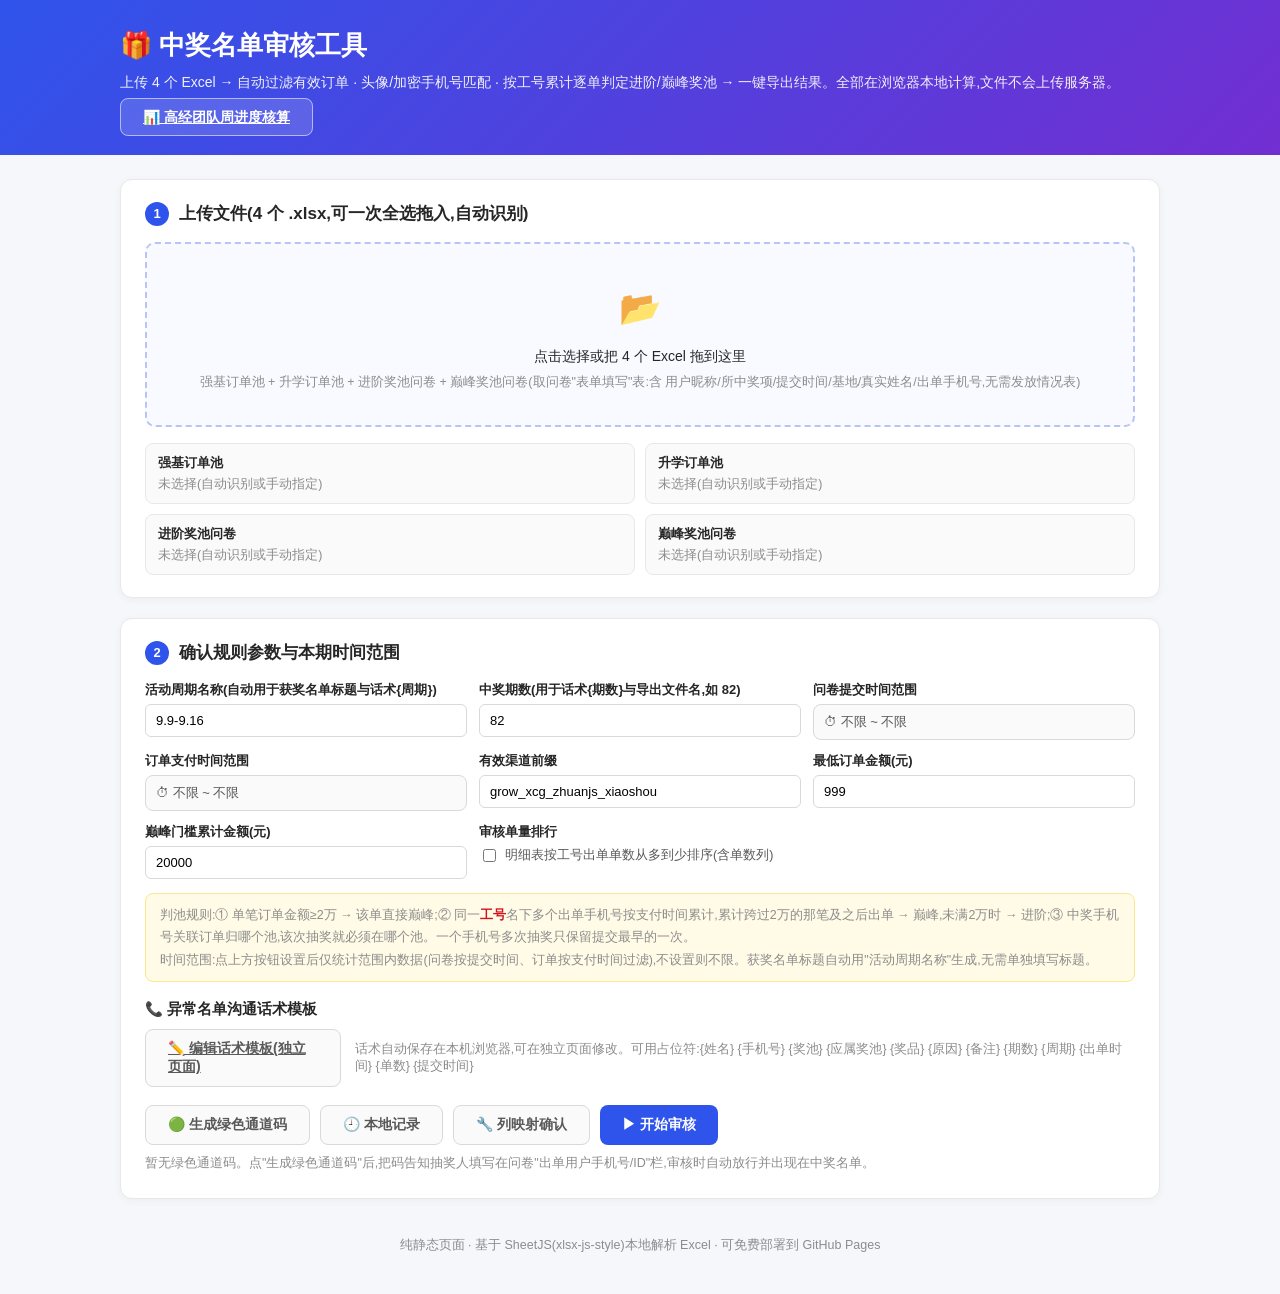
==== index.html @ e832408f "沿用上次记录时,已人工处理过的行底色由淡橙改为淡紫(#eee1fa),提示条改紫色系(背景#f6f0ff/边框#d9c4f2/文字#6b3fa0),确认弹窗与日志文案同步改为淡紫色" ====
<!DOCTYPE html>
<html lang="zh-CN">
<head>
<meta charset="UTF-8">
<meta name="viewport" content="width=device-width, initial-scale=1.0">
<title>中奖名单审核工具 · 进阶/巅峰奖池(9.9-9.16)</title>
<link rel="stylesheet" href="assets/style.css">
</head>
<body>
<header class="topbar">
  <div class="wrap">
    <h1>🎁 中奖名单审核工具</h1>
    <p class="sub">上传 4 个 Excel → 自动过滤有效订单 · 头像/加密手机号匹配 · 按工号累计逐单判定进阶/巅峰奖池 → 一键导出结果。全部在浏览器本地计算,文件不会上传服务器。</p>
    <div class="top-goto"><a class="btn plain" href="team-progress.html">📊 高经团队周进度核算</a></div>
  </div>
</header>

<main class="wrap">

  <!-- 第 1 步:上传 -->
  <section class="card-panel">
    <h2><span class="step">1</span> 上传文件(4 个 .xlsx,可一次全选拖入,自动识别)</h2>
    <div id="dropzone" class="dropzone">
      <div class="dz-icon">📂</div>
      <div>点击选择或把 4 个 Excel 拖到这里</div>
      <div class="muted">强基订单池 + 升学订单池 + 进阶奖池问卷 + 巅峰奖池问卷(取问卷"表单填写"表:含 用户昵称/所中奖项/提交时间/基地/真实姓名/出单手机号,无需发放情况表)</div>
      <input type="file" id="fileInput" accept=".xlsx,.xls" multiple style="display:none">
    </div>
    <div id="slots" class="slots"></div>
  </section>

  <!-- 第 2 步:参数 -->
  <section class="card-panel">
    <h2><span class="step">2</span> 确认规则参数与本期时间范围</h2>
    <div class="params">
      <label>活动周期名称(自动用于获奖名单标题与话术{周期})
        <input id="period" type="text" value="9.9-9.16">
      </label>
      <label>中奖期数(用于话术{期数}与导出文件名,如 82)
        <input id="qishu" type="text" value="82">
      </label>
      <label>问卷提交时间范围
        <button type="button" class="btn plain time-btn" id="btnTimeForm">⏱ 不限 ~ 不限</button>
      </label>
      <label>订单支付时间范围
        <button type="button" class="btn plain time-btn" id="btnTimeOrder">⏱ 不限 ~ 不限</button>
      </label>
      <label>有效渠道前缀
        <input id="prefix" type="text" value="grow_xcg_zhuanjs_xiaoshou">
      </label>
      <label>最低订单金额(元)
        <input id="minAmount" type="number" value="999">
      </label>
      <label>巅峰门槛累计金额(元)
        <input id="threshold" type="number" value="20000">
      </label>
      <label>审核单量排行
        <span class="chk-line"><input id="rankByCount" type="checkbox"> 明细表按工号出单单数从多到少排序(含单数列)</span>
      </label>
    </div>
    <div class="rules muted">
      判池规则:① 单笔订单金额≥2万 → 该单直接巅峰;② 同一<b>工号</b>名下多个出单手机号按支付时间累计,累计跨过2万的那笔及之后出单 → 巅峰,未满2万时 → 进阶;③ 中奖手机号关联订单归哪个池,该次抽奖就必须在哪个池。一个手机号多次抽奖只保留提交最早的一次。<br>
      时间范围:点上方按钮设置后仅统计范围内数据(问卷按提交时间、订单按支付时间过滤),不设置则不限。获奖名单标题自动用"活动周期名称"生成,无需单独填写标题。
    </div>

    <h3 class="tpl-title">📞 异常名单沟通话术模板</h3>
    <div class="tpl-actions">
      <a class="btn plain" href="templates.html">✏️ 编辑话术模板(独立页面)</a>
      <span class="muted">话术自动保存在本机浏览器,可在独立页面修改。可用占位符:{姓名} {手机号} {奖池} {应属奖池} {奖品} {原因} {备注} {期数} {周期} {出单时间} {单数} {提交时间}</span>
    </div>

    <div class="run-row">
      <button id="btnGenGreen" class="btn plain">🟢 生成绿色通道码</button>
      <button id="btnHistory" class="btn plain">🕘 本地记录</button>
      <button id="btnColMap" class="btn plain">🔧 列映射确认</button>
      <button id="btnRun" class="btn primary">▶ 开始审核</button>
    </div>
    <div id="greenCodesBox" class="green-codes"></div>
    <div id="log" class="log"></div>
  </section>

  <!-- 结果 -->
  <section id="results" class="card-panel" style="display:none">
    <h2><span class="step">3</span> 审核结果与导出</h2>
    <div id="stats" class="stats"></div>
    <div id="contTip" class="cont-tip" style="display:none"></div>
    <button id="btnDownload" class="btn gold">⬇ 导出(选择导出内容)</button>
    <p class="muted">可选:第N期有效订单池.xlsx(强基+升学两个子表)、第N期中奖名单审核结果.xlsx(获奖名单图片格式 / 中奖明细（奖品底表）/ 宠粉数据总结 / 异常名单沟通话术 / 单量审核名单 5 个子表)</p>

    <div class="tabs">
      <button class="tab active" data-tab="t-image">🏆 获奖名单(图片格式预览)</button>
      <button class="tab" data-tab="t-detail">📋 中奖人员明细表</button>
      <button class="tab" data-tab="t-invalid">❌ 无效名单</button>
      <button class="tab" data-tab="t-comm">📞 异常名单沟通话术</button>
      <button class="tab" data-tab="t-history">🕘 历史记录</button>
    </div>
    <div id="t-image" class="tabpane active"><div id="previewImage" class="preview"></div></div>
    <div id="t-detail" class="tabpane">
      <div class="toolbar"><input id="searchDetail" class="search" type="text" placeholder="🔍 查找 姓名/手机号/工号/奖品/金额…">
        <span class="muted">点击 基地/姓名/工号/出单手机号/奖品 单元格可直接修改;❌ fail 把该行退回无效名单 · 拖动表头右边缘可调列宽(双击恢复)</span></div>
      <div id="previewDetail" class="preview scroll"></div>
    </div>
    <div id="t-invalid" class="tabpane">
      <div class="toolbar"><input id="searchInvalid" class="search" type="text" placeholder="🔍 查找 姓名/手机号/奖品/原因…">
        <span class="muted">✅ 通过 直接转入中奖名单 · 🕓 待审核 再点一次取消 · ✏️ 修改 后重新匹配 · 点击"无效原因"可直接改写 · 下方「重复剔除」同样可通过 · 拖动表头右边缘可调列宽</span></div>
      <div id="previewInvalid" class="preview scroll"></div>
    </div>
    <div id="t-comm" class="tabpane">
      <div class="toolbar"><input id="searchComm" class="search" type="text" placeholder="🔍 查找 姓名/手机号/工号/奖品/异常原因/话术…">
        <span class="muted">点击 基地/姓名/工号/手机号/异常原因/处理话术/报备审核 单元格可直接修改(改后导出同步) · 拖动表头右边缘可调列宽</span></div>
      <div id="previewComm" class="preview scroll"></div>
    </div>
    <div id="t-history" class="tabpane">
      <div class="toolbar"><button id="btnSaveHistory" class="btn plain">💾 保存当前审核结果</button>
        <span class="muted">每次点「开始审核」也会自动存档一条(存本机浏览器,不清除站点数据则一直保留)</span></div>
      <div id="historyList"></div>
    </div>
  </section>

  <footer class="foot muted">
    纯静态页面 · 基于 SheetJS(xlsx-js-style)本地解析 Excel · 可免费部署到 GitHub Pages
  </footer>
</main>

<!-- 统计数字详情弹窗 -->
<div id="detailModal" class="modal-mask" style="display:none">
  <div class="modal-box">
    <div class="modal-head">
      <span id="modalTitle"></span>
      <button type="button" id="modalClose" class="modal-close">✕</button>
    </div>
    <div class="modal-body" id="modalBody"></div>
  </div>
</div>

<!-- 列映射确认弹窗 -->
<div id="colMapModal" class="modal-mask" style="display:none">
  <div class="modal-box">
    <div class="modal-head">
      <span>🔧 列映射确认(自动识别结果,可手动指定)</span>
      <button type="button" id="cmCancel" class="modal-close">✕</button>
    </div>
    <div class="modal-body" id="cmBody"></div>
    <div class="cm-foot">
      <span class="muted">手动指定的列会记住,下次自动复用;「恢复自动识别」可清除。</span>
      <button type="button" class="btn plain" id="cmReset">↺ 恢复自动识别</button>
      <button type="button" class="btn primary" id="cmConfirm">✓ 确认并开始审核</button>
    </div>
  </div>
</div>

<!-- 导出选择弹窗 -->
<div id="exportModal" class="modal-mask" style="display:none">
  <div class="modal-box modal-narrow">
    <div class="modal-head">
      <span>选择导出内容</span>
      <button type="button" id="exportClose" class="modal-close">✕</button>
    </div>
    <div class="modal-body">
      <div class="exp-list">
        <label><input type="checkbox" class="exp-item" value="pools" checked> <span id="expPoolsLabel">第N期有效订单池.xlsx(强基+升学两个子表)</span></label>
        <label><input type="checkbox" class="exp-item" value="audit" checked> <span id="expAuditLabel">第N期中奖名单审核结果.xlsx(4 个子表)</span></label>
      </div>
      <div class="exp-actions">
        <button class="btn plain" id="expAll">全选</button>
        <button class="btn plain" id="expNone">清空</button>
        <button class="btn primary" id="expConfirm">导出所选</button>
      </div>
    </div>
  </div>
</div>

<!-- 无效名单修改弹窗 -->
<div id="editModal" class="modal-mask" style="display:none">
  <div class="modal-box modal-narrow">
    <div class="modal-head">
      <span>✏️ 修改信息并重新匹配</span>
      <button type="button" id="editCancel" class="modal-close">✕</button>
    </div>
    <div class="modal-body">
      <p id="editInfo" class="muted"></p>
      <div class="edit-fields">
        <label>真实姓名<input id="editName" type="text"></label>
        <label>出单手机号<input id="editPhone" type="text" placeholder="11 位手机号,修改后重新匹配订单"></label>
        <label>基地<input id="editBase" type="text"></label>
      </div>
      <div class="exp-actions"><button class="btn primary" id="editSave">保存并重新匹配</button></div>
    </div>
  </div>
</div>

<!-- 问卷提交时间范围弹窗 -->
<div id="timeFormModal" class="modal-mask" style="display:none">
  <div class="modal-box modal-narrow">
    <div class="modal-head">
      <span>⏱ 问卷提交时间范围</span>
      <button type="button" id="timeFormClose" class="modal-close">✕</button>
    </div>
    <div class="modal-body">
      <div class="edit-fields">
        <label>开始时间(留空不限制)<input id="formStart" type="datetime-local"></label>
        <label>结束时间(留空不限制)<input id="formEnd" type="datetime-local"></label>
      </div>
      <div class="exp-actions">
        <button class="btn plain" id="timeFormClear">清除</button>
        <button class="btn primary" id="timeFormSave">确定</button>
      </div>
    </div>
  </div>
</div>

<!-- 订单支付时间范围弹窗 -->
<div id="timeOrderModal" class="modal-mask" style="display:none">
  <div class="modal-box modal-narrow">
    <div class="modal-head">
      <span>⏱ 订单支付时间范围</span>
      <button type="button" id="timeOrderClose" class="modal-close">✕</button>
    </div>
    <div class="modal-body">
      <div class="edit-fields">
        <label>开始时间(留空不限制)<input id="orderStart" type="datetime-local"></label>
        <label>结束时间(留空不限制)<input id="orderEnd" type="datetime-local"></label>
      </div>
      <div class="exp-actions">
        <button class="btn plain" id="timeOrderClear">清除</button>
        <button class="btn primary" id="timeOrderSave">确定</button>
      </div>
    </div>
  </div>
</div>

<!-- 与上次同一组文件:是否沿用上次记录 -->
<div id="continueModal" class="modal-mask" style="display:none">
  <div class="modal-box small">
    <div class="modal-head">
      <span>检测到与上次相同的文件</span>
      <button type="button" id="contClose" class="modal-close">✕</button>
    </div>
    <div class="modal-body">
      <p>上次保存：<b id="contPrevInfo"></b></p>
      <p>本次上传的是同一组文件，是否<b>在上次已保存的记录基础上继续</b>？</p>
      <ul class="cont-list">
        <li>保留上次的人工处理结果（✅ 通过 / ❌ fail 退回 / 🕓 待审核 / 话术表修改）</li>
        <li>上次已人工处理过的记录会用 <b class="cont-orange">淡紫色</b> 标出，本次新增的记录保持原色</li>
      </ul>
      <p class="muted">选择「否，全部重新审核」则不沿用上次的人工处理，全部按原始数据重新判定。</p>
    </div>
    <div class="modal-foot">
      <button type="button" id="contNo" class="btn plain">否，全部重新审核</button>
      <button type="button" id="contYes" class="btn primary">是，在上次基础上继续</button>
    </div>
  </div>
</div>

<script src="assets/xlsx.bundle.js"></script>
<script src="assets/audit-core.js"></script>
<script src="assets/templates-core.js"></script>
<script src="assets/app.js"></script>
<script>
document.querySelectorAll('.tab').forEach(function (t) {
  t.addEventListener('click', function () {
    document.querySelectorAll('.tab').forEach(function (x) { x.classList.remove('active'); });
    document.querySelectorAll('.tabpane').forEach(function (x) { x.classList.remove('active'); });
    t.classList.add('active');
    var pane = document.getElementById(t.dataset.tab);
    if (pane) {
      pane.classList.add('active');
      // 切到该 Tab 后再套用记忆的列宽(隐藏时量不到宽度,不能提前冻结)
      if (window.App && App.enhanceGrids) App.enhanceGrids(pane);
    }
  });
});
</script>
</body>
</html>
---- assets/style.css ----
:root {
  --blue: #2f54eb;
  --gold: #d48806;
  --red: #cf1322;
  --green: #389e0d;
  --gray: #8c8c8c;
  --pink-title: #f8cbad;
  --pink-head: #fce4d6;
  --border: #e8e8e8;
}
* { box-sizing: border-box; }
body {
  margin: 0;
  font-family: "Microsoft YaHei", "PingFang SC", -apple-system, "Segoe UI", sans-serif;
  background: #f5f7fb;
  color: #262626;
  font-size: 14px;
}
.wrap { max-width: 1080px; margin: 0 auto; padding: 0 20px; }
.topbar {
  background: linear-gradient(135deg, #2f54eb 0%, #722ed1 100%);
  color: #fff;
  padding: 28px 0;
  margin-bottom: 24px;
}
.topbar h1 { margin: 0 0 8px; font-size: 26px; }
.sub { margin: 0; opacity: .92; line-height: 1.7; }
.muted { color: #8c8c8c; font-size: 12.5px; }

/* 顶部页面跳转按钮 */
.top-goto { margin-top: 14px; }
.topbar .btn.plain { background: rgba(255,255,255,.14); color: #fff; border-color: rgba(255,255,255,.55); }
.topbar .btn.plain:hover { background: rgba(255,255,255,.3); }

.card-panel {
  background: #fff;
  border: 1px solid var(--border);
  border-radius: 12px;
  padding: 22px 24px;
  margin-bottom: 20px;
  box-shadow: 0 2px 8px rgba(0,0,0,.04);
}
.card-panel h2 { font-size: 17px; margin: 0 0 16px; display: flex; align-items: center; gap: 10px; }
.step {
  display: inline-flex; align-items: center; justify-content: center;
  width: 24px; height: 24px; border-radius: 50%;
  background: var(--blue); color: #fff; font-size: 13px;
}

.dropzone {
  border: 2px dashed #b7c4f5;
  border-radius: 10px;
  background: #f8faff;
  padding: 30px;
  text-align: center;
  cursor: pointer;
  transition: .15s;
  line-height: 2;
}
.dropzone:hover, .dropzone.drag { border-color: var(--blue); background: #eef3ff; }
.dz-icon { font-size: 34px; }

.slots { display: grid; grid-template-columns: 1fr 1fr; gap: 10px; margin-top: 16px; }
.slot {
  border: 1px solid var(--border);
  border-radius: 8px;
  padding: 10px 12px;
  background: #fafafa;
}
.slot.ok { background: #f6ffed; border-color: #b7eb8f; }
.slot-label { font-weight: bold; font-size: 13px; margin-bottom: 4px; }
.slot-file { font-size: 12.5px; word-break: break-all; }
.slot select { margin-top: 6px; width: 100%; max-width: 200px; font-size: 12px; }

.params { display: grid; grid-template-columns: repeat(auto-fit, minmax(240px, 1fr)); gap: 12px; margin-bottom: 14px; }
.params label { display: flex; flex-direction: column; gap: 5px; font-size: 13px; font-weight: bold; }
.params input { padding: 8px 10px; border: 1px solid #d9d9d9; border-radius: 6px; font-size: 13px; }
.rules { background: #fffbe6; border: 1px solid #ffe58f; border-radius: 8px; padding: 10px 14px; line-height: 1.8; margin-bottom: 16px; }
.rules b { color: var(--red); }

/* 异常话术模板 */
.tpl-title { font-size: 14.5px; margin: 18px 0 10px; }
.tpl-list { display: flex; flex-direction: column; gap: 8px; margin-bottom: 10px; }
.tpl-row { display: flex; align-items: flex-start; gap: 10px; }
.tpl-row .tpl-name {
  flex: 0 0 150px; padding: 8px 10px; font-weight: bold; font-size: 13px;
  border: 1px solid #d9d9d9; border-radius: 6px; background: #fafafa;
  word-break: break-all; line-height: 1.4;
}
.tpl-row textarea {
  flex: 1; resize: vertical; padding: 8px 10px; border: 1px solid #d9d9d9;
  border-radius: 6px; font-size: 13px; font-family: inherit; line-height: 1.6;
}
.tpl-row .tpl-del {
  flex: 0 0 30px; height: 30px; border: 1px solid #ffa39e; border-radius: 6px;
  background: #fff1f0; color: #cf1322; cursor: pointer; font-weight: bold;
}
.tpl-actions { display: flex; align-items: center; gap: 14px; margin-bottom: 18px; }
.btn.plain {
  background: #fafafa; color: #595959; border: 1px solid #d9d9d9;
}
.btn.plain:hover { background: #f0f0f0; }

.btn {
  border: none; border-radius: 8px; padding: 10px 22px; font-size: 14px;
  cursor: pointer; font-weight: bold; transition: .15s;
}
.btn.primary { background: var(--blue); color: #fff; }
.btn.primary:hover { background: #1d39c4; }
.btn.gold { background: linear-gradient(135deg, #faad14, #d48806); color: #fff; margin: 14px 0 8px; }
.btn.gold:hover { filter: brightness(1.05); }

.log {
  margin-top: 14px; background: #1e1e2e; color: #d9f2d9; border-radius: 8px;
  padding: 10px 14px; font-family: Consolas, monospace; font-size: 12px;
  max-height: 160px; overflow-y: auto; line-height: 1.8;
}
.log:empty { display: none; }
.log .err { color: #ff9c9c; }
.log .ok { color: #95de64; }

.stats { display: flex; flex-wrap: wrap; gap: 12px; margin-bottom: 6px; }
.card {
  flex: 1 1 130px; min-width: 130px;
  border: 1px solid var(--border); border-radius: 10px;
  padding: 14px; text-align: center; background: #fafafa;
}
.card.clickable { cursor: pointer; transition: .15s; }
.card.clickable:hover { border-color: var(--blue); box-shadow: 0 2px 10px rgba(47,84,235,.18); transform: translateY(-2px); }
.card-n { font-size: 30px; font-weight: bold; line-height: 1.2; }
.card-t { color: #595959; font-size: 13px; margin-top: 4px; }

/* 统计数字详情弹窗 */
.modal-mask {
  position: fixed; inset: 0; background: rgba(0,0,0,.45);
  display: flex; align-items: flex-start; justify-content: center;
  z-index: 1000; padding: 5vh 20px 20px;
}
.modal-box {
  background: #fff; border-radius: 12px; width: min(1180px, 96vw);
  max-height: 90vh; display: flex; flex-direction: column;
  box-shadow: 0 10px 40px rgba(0,0,0,.25); overflow: hidden;
}
.modal-head {
  display: flex; justify-content: space-between; align-items: center;
  padding: 14px 18px; border-bottom: 1px solid var(--border);
  font-size: 15px; font-weight: bold;
}
.modal-close {
  border: none; background: #fafafa; color: #595959; cursor: pointer;
  font-size: 15px; width: 30px; height: 30px; border-radius: 6px; font-weight: bold;
}
.modal-close:hover { background: #fff1f0; color: var(--red); }
.modal-body { overflow: auto; padding: 14px 18px; }

.tabs { display: flex; gap: 8px; border-bottom: 2px solid var(--border); margin: 22px 0 0; }
.tab {
  border: none; background: none; padding: 10px 18px; cursor: pointer;
  font-size: 14px; color: #595959; border-bottom: 2px solid transparent; margin-bottom: -2px;
}
.tab.active { color: var(--blue); border-bottom-color: var(--blue); font-weight: bold; }
.tabpane { display: none; padding-top: 16px; }
.tabpane.active { display: block; }
.preview.scroll { max-height: 620px; overflow: auto; border: 1px solid var(--border); border-radius: 8px; }

/* 图片格式表格 */
.winner-table { border-collapse: collapse; margin: 0 auto 26px; width: 560px; table-layout: fixed; }
.winner-table th, .winner-table td {
  border: 1px solid #7f7f7f; padding: 6px 10px; text-align: center; vertical-align: middle;
  word-break: break-all; line-height: 1.5;
}
.winner-table .title-row {
  background: var(--pink-title); font-size: 15px; padding: 8px; letter-spacing: 1px;
}
.winner-table .h-pink { background: var(--pink-head); width: 90px; }
.winner-table .lv, .winner-table .pz { background: #fafafa; }
.winner-table td:nth-child(3), .winner-table td:nth-child(4),
.winner-table th:nth-child(3), .winner-table th:nth-child(4) { width: 90px; }
#previewImage { overflow-x: auto; padding: 6px; }

/* 普通网格表 */
.grid { border-collapse: collapse; width: 100%; font-size: 12.5px; }
.grid th, .grid td { border: 1px solid #d9d9d9; padding: 5px 8px; text-align: center; vertical-align: middle; }
.grid th { background: #f0f3fb; position: sticky; top: 0; z-index: 1; white-space: nowrap; }
.grid td.reason { color: var(--red); text-align: left; }
.grid tr:nth-child(even) td { background: #fafbfd; }

.foot { text-align: center; padding: 18px 0 40px; }

/* 查找/工具栏/导出与操作弹窗/历史记录 */
.toolbar { display: flex; align-items: center; gap: 10px; flex-wrap: wrap; margin-bottom: 8px; }
.search { padding: 7px 10px; border: 1px solid #d9d9d9; border-radius: 6px; width: 280px; max-width: 100%; font-size: 13px; }
.search:focus { outline: none; border-color: var(--blue); }
.search-count { margin: 2px 0 8px; }
mark { background: #ffe58f; padding: 0 1px; border-radius: 2px; }
.chk-line { font-weight: normal; display: flex; align-items: center; gap: 6px; font-size: 12.5px; color: #595959; }
.params .time-btn {
  padding: 8px 10px; font-weight: normal; font-size: 13px; text-align: left;
  max-width: 380px; display: block; justify-content: flex-start;
}
.params .time-btn.set { border-color: var(--blue); color: var(--blue); background: #f0f5ff; }
.btn-min { padding: 2px 8px; font-size: 12px; border-radius: 6px; }
.grid td.ops { white-space: nowrap; }

/* 上次已人工处理过的行(沿用上次记录时)淡紫色;后续规则不可覆盖 */
.grid tr.carry-row td, .grid tr.dup-row.carry-row td { background: #eee1fa !important; }
/* 沿用上次记录的提示条 */
.cont-tip {
  background: #f6f0ff; border: 1px solid #d9c4f2; color: #6b3fa0;
  border-radius: 8px; padding: 9px 12px; font-size: 13px; margin: 6px 0 12px;
}
/* 继续/重审确认弹窗 */
.modal-box.small { max-width: 520px; }
.cont-list { margin: 8px 0 8px 18px; font-size: 13px; line-height: 1.9; }
.cont-orange { color: #7b3fa0; }
.modal-foot {
  display: flex; justify-content: flex-end; gap: 10px;
  padding: 12px 18px; border-top: 1px solid var(--border); background: #fafafa;
}
.modal-foot .btn { padding: 8px 16px; font-size: 13px; }

/* 无效名单:操作按钮竖排 + 奖品列宽约原来 3 倍(避免奖品名竖排) */
.invalid-grid th:nth-child(8), .invalid-grid td:nth-child(8) { min-width: 180px; }
.ops-stack { display: flex; flex-direction: column; gap: 5px; align-items: stretch; }
.ops-stack .btn { width: 100%; }
/* 列宽拖拽把手(每列表头右边缘) */
.col-resizer {
  position: absolute; top: 0; right: -5px; width: 10px; height: 100%;
  cursor: col-resize; z-index: 4;
}
.col-resizer::after {
  content: ''; position: absolute; left: 4px; top: 15%; height: 70%;
  width: 1px; background: #c3cee5;
}
.col-resizer:hover::after, .col-resizer.dragging::after {
  background: var(--blue); width: 2px; left: 3px;
}
body.resizing-cols, body.resizing-cols * {
  cursor: col-resize !important; user-select: none !important;
}
.green-tag { color: var(--green); font-weight: bold; }
.modal-narrow { width: min(560px, 94vw); }
.exp-list { display: flex; flex-direction: column; gap: 10px; margin-bottom: 14px; }
.exp-list label { display: flex; gap: 8px; align-items: center; font-size: 13.5px; cursor: pointer; }
.exp-actions { display: flex; gap: 10px; justify-content: flex-end; margin-top: 10px; }
.exp-actions .btn { padding: 7px 16px; font-size: 13px; }
.exp-row { display: flex; gap: 8px; align-items: center; margin: 10px 0; }
.exp-row input { flex: 1; padding: 8px 10px; border: 1px solid #d9d9d9; border-radius: 6px; font-size: 13px; }
.edit-fields { display: flex; flex-direction: column; gap: 10px; margin: 10px 0; }
.edit-fields label { display: flex; flex-direction: column; gap: 5px; font-size: 13px; font-weight: bold; }
.edit-fields input { padding: 8px 10px; border: 1px solid #d9d9d9; border-radius: 6px; font-size: 13px; font-weight: normal; }
.hist-item { border: 1px solid var(--border); border-radius: 8px; padding: 10px 14px; margin-bottom: 10px; background: #fafafa; }
.hist-main { font-weight: bold; font-size: 13.5px; margin-bottom: 4px; }
.hist-stats { font-size: 12.5px; color: #595959; margin-bottom: 6px; }
.hist-actions { display: flex; gap: 8px; }
.hist-actions .btn { padding: 4px 12px; font-size: 12.5px; }
.hist-actions-top { margin-bottom: 12px; }

/* 绿色通道与可编辑单元格 */
.run-row { display: flex; gap: 10px; flex-wrap: wrap; margin-top: 16px; }
.green-codes { margin: 10px 0 4px; }
.gc-list { display: flex; flex-wrap: wrap; gap: 8px; align-items: center; margin: 8px 0; }
.gc-chip {
  display: inline-flex; align-items: center; gap: 6px;
  border: 1px dashed var(--green); border-radius: 8px;
  padding: 5px 8px; background: #f6ffed;
}
.gc-chip b { font-family: Consolas, monospace; letter-spacing: 1px; }
.gc-chip .btn-min { margin: 0; }
.ed {
  display: inline-block; min-width: 30px; outline: none;
  border-bottom: 1px dashed transparent; padding: 0 2px; border-radius: 3px;
}
.ed:hover { border-bottom-color: var(--blue); background: #f0f5ff; }
.ed:focus { background: #fffbe6; border-bottom-color: var(--gold); }

/* 明细表 fail 按钮 / 待审核按钮 / 话术表筛选 / 历史右键菜单 */
.btn.fail-btn { border-color: #ffa39e; color: var(--red); background: #fff1f0; }
.btn.fail-btn:hover { background: #ffccc7; }
.btn.pending-btn { border-color: #ffe58f; color: var(--gold); background: #fffbe6; }
.btn.pending-btn:hover { background: #fff1b8; }
.btn.dup-pass-btn { border-color: #b7eb8f; color: var(--green); background: #f6ffed; }
.btn.dup-pass-btn:hover { background: #d9f7be; }

/* 无效名单下方的重复剔除区块 */
.dup-block { margin-top: 18px; border-top: 2px dashed #f0c36d; padding-top: 12px; }
.dup-title { font-weight: bold; font-size: 13.5px; color: #b26a00; margin-bottom: 8px; display: flex; align-items: baseline; gap: 10px; flex-wrap: wrap; }
.dup-title .muted { font-weight: normal; font-size: 12px; }
.dup-row td { background: #fffdf5; }
.cf-sel {
  padding: 6px 8px; border: 1px solid #d9d9d9; border-radius: 6px;
  font-size: 12.5px; background: #fff; max-width: 200px;
}
.cf-sel:focus { outline: none; border-color: var(--blue); }
.ctx-menu {
  position: fixed; z-index: 2000; background: #fff; border: 1px solid var(--border);
  border-radius: 8px; box-shadow: 0 6px 24px rgba(0,0,0,.16); padding: 4px; min-width: 130px;
}
.ctx-menu button {
  display: block; width: 100%; text-align: left; border: none; background: none;
  padding: 8px 12px; font-size: 13px; cursor: pointer; border-radius: 6px; color: #262626;
}
.ctx-menu button:hover { background: #f0f5ff; color: var(--blue); }
.hist-note { font-size: 12.5px; color: var(--gold); margin-bottom: 4px; word-break: break-all; }

/* 列映射确认面板 */
.cm-sec { margin-bottom: 18px; }
.cm-sec-head { font-weight: bold; font-size: 13.5px; margin-bottom: 8px; display: flex; align-items: center; gap: 10px; flex-wrap: wrap; }
.cm-ok { color: var(--green); font-size: 12px; font-weight: normal; }
.cm-bad { color: var(--red); font-size: 12px; font-weight: normal; }
.cm-warn {
  background: #fff2f0; border: 1px solid #ffccc7; color: #a8071a;
  border-radius: 6px; padding: 8px 10px; font-size: 12.5px; margin-bottom: 8px; line-height: 1.7;
}
.cm-req { color: var(--red); font-size: 11px; }
.cm-sel {
  padding: 5px 8px; border: 1px solid #d9d9d9; border-radius: 6px;
  font-size: 12.5px; background: #fff; max-width: 260px; width: 100%;
}
.cm-sel:focus { outline: none; border-color: var(--blue); }
.cm-foot {
  display: flex; align-items: center; justify-content: flex-end; gap: 10px;
  padding: 12px 18px; border-top: 1px solid var(--border); background: #fafafa;
}
.cm-foot .muted { margin-right: auto; }
.cm-foot .btn { padding: 8px 16px; font-size: 13px; }

@media (max-width: 720px) {
  .slots { grid-template-columns: 1fr; }
  .winner-table { width: 100%; }
}
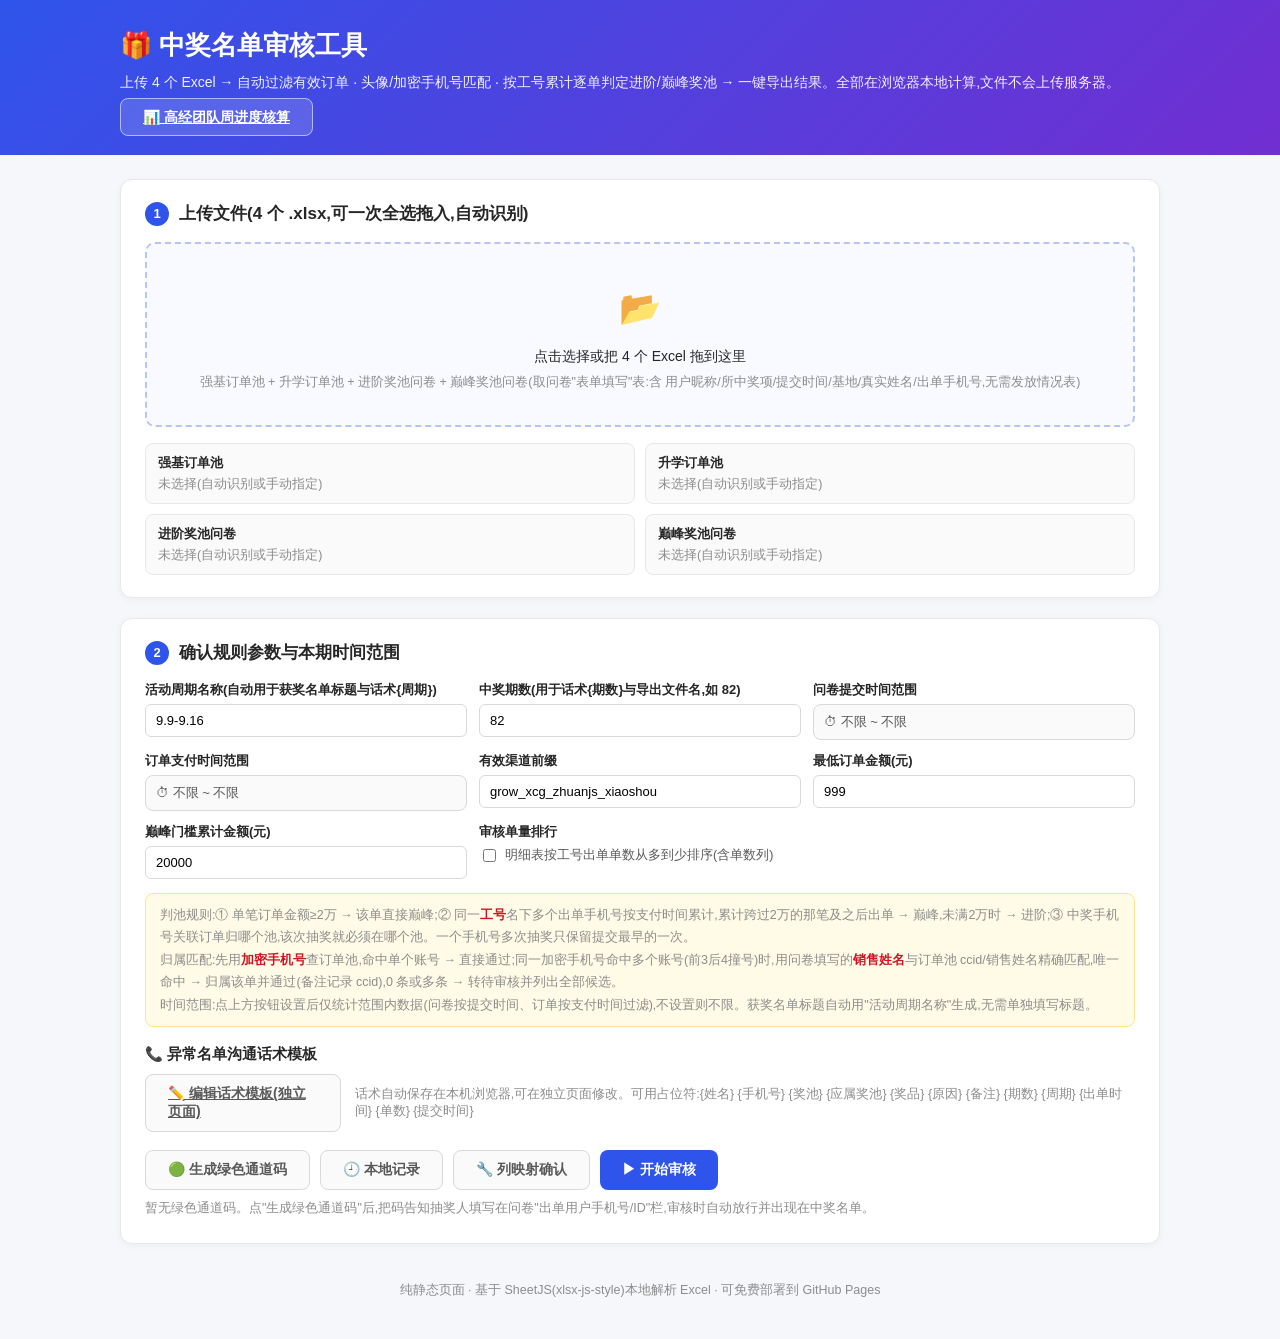
==== commit 0f53049b: "feat(audit): 加密手机号撞号时按问卷销售姓名二次精确匹配归属 - 订单池新增 ccid 列识别，问卷新增「问卷销售姓名」列识别 - 多个账号撞号时按 ccid/销售姓名精确匹配，唯一命中则" ====
--- a/index.html
+++ b/index.html
@@ -60,6 +60,7 @@
     </div>
     <div class="rules muted">
       判池规则:① 单笔订单金额≥2万 → 该单直接巅峰;② 同一<b>工号</b>名下多个出单手机号按支付时间累计,累计跨过2万的那笔及之后出单 → 巅峰,未满2万时 → 进阶;③ 中奖手机号关联订单归哪个池,该次抽奖就必须在哪个池。一个手机号多次抽奖只保留提交最早的一次。<br>
+      归属匹配:先用<b>加密手机号</b>查订单池,命中单个账号 → 直接通过;同一加密手机号命中多个账号(前3后4撞号)时,用问卷填写的<b>销售姓名</b>与订单池 ccid/销售姓名精确匹配,唯一命中 → 归属该单并通过(备注记录 ccid),0 条或多条 → 转待审核并列出全部候选。<br>
       时间范围:点上方按钮设置后仅统计范围内数据(问卷按提交时间、订单按支付时间过滤),不设置则不限。获奖名单标题自动用"活动周期名称"生成,无需单独填写标题。
     </div>
 
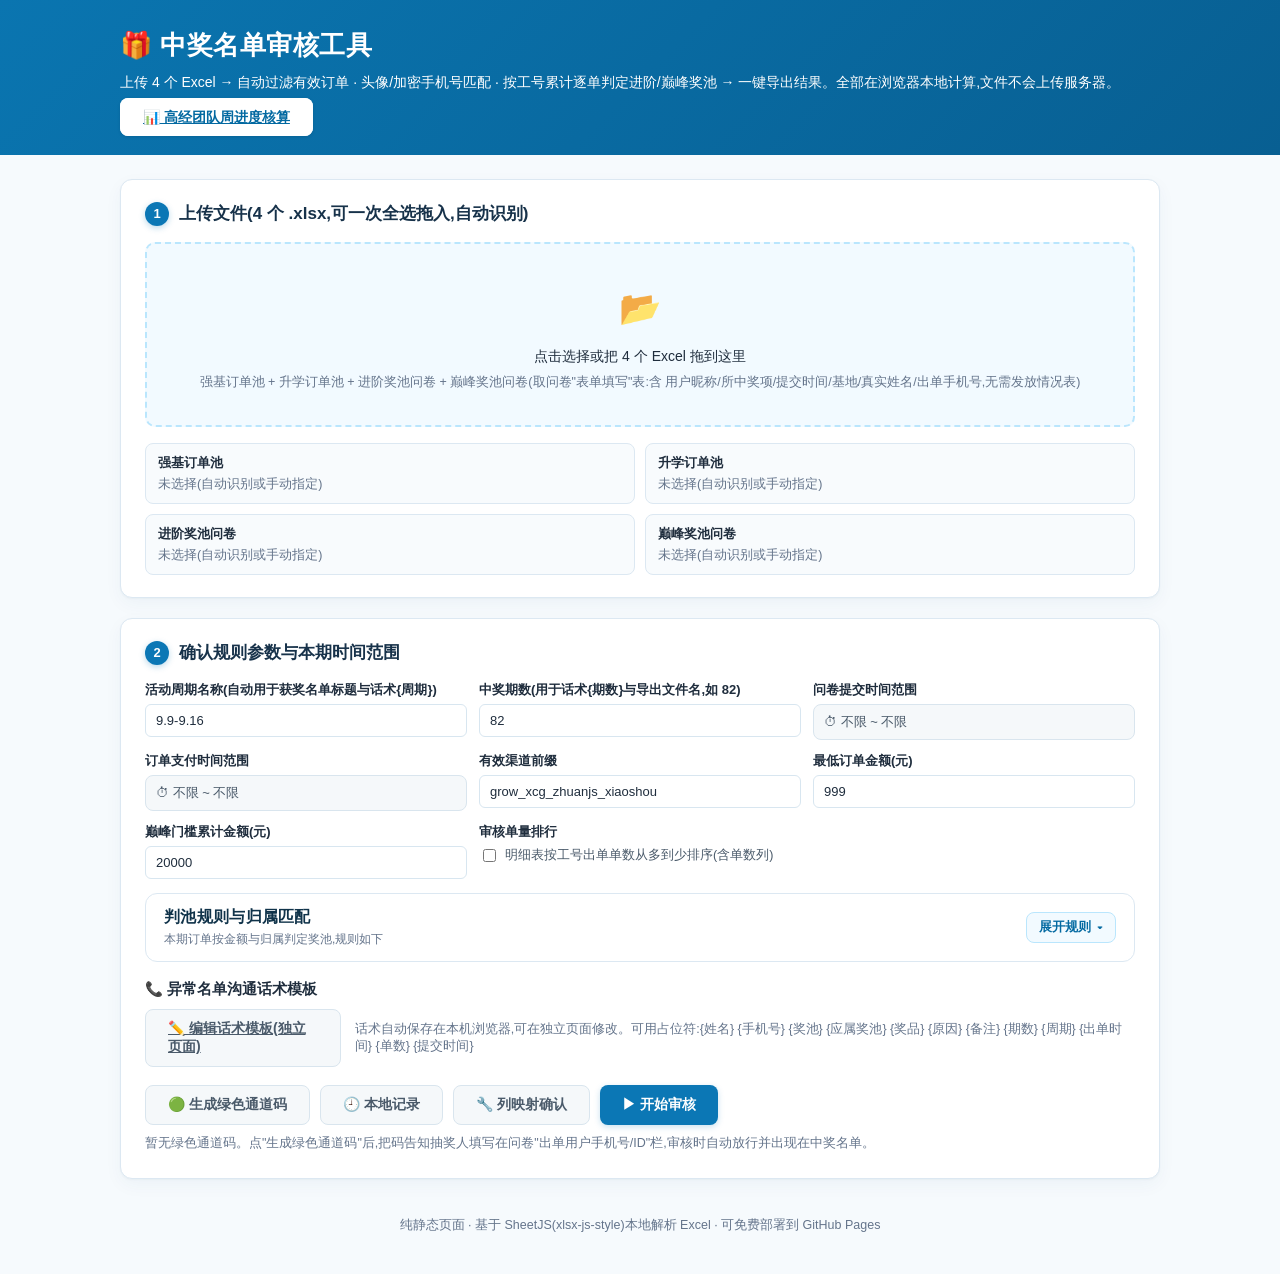
==== commit 745c0ba1: "feat: 判池规则改为双卡片版式并支持折叠" ====
--- a/index.html
+++ b/index.html
@@ -58,10 +58,71 @@
         <span class="chk-line"><input id="rankByCount" type="checkbox"> 明细表按工号出单单数从多到少排序(含单数列)</span>
       </label>
     </div>
-    <div class="rules muted">
-      判池规则:① 单笔订单金额≥2万 → 该单直接巅峰;② 同一<b>工号</b>名下多个出单手机号按支付时间累计,累计跨过2万的那笔及之后出单 → 巅峰,未满2万时 → 进阶;③ 中奖手机号关联订单归哪个池,该次抽奖就必须在哪个池。一个手机号多次抽奖只保留提交最早的一次。<br>
-      归属匹配:先用<b>加密手机号</b>查订单池,命中单个账号 → 直接通过;同一加密手机号命中多个账号(前3后4撞号)时,用问卷填写的<b>销售姓名</b>与订单池 ccid/销售姓名精确匹配,唯一命中 → 归属该单并通过(备注记录 ccid),0 条或多条 → 转待审核并列出全部候选。<br>
-      时间范围:点上方按钮设置后仅统计范围内数据(问卷按提交时间、订单按支付时间过滤),不设置则不限。获奖名单标题自动用"活动周期名称"生成,无需单独填写标题。
+    <div class="rules-panel" id="rulesPanel">
+      <div class="rules-head">
+        <div class="rules-heading">
+          <h3>判池规则与归属匹配</h3>
+          <p class="rules-sub">本期订单按金额与归属判定奖池,规则如下</p>
+        </div>
+        <button type="button" class="rules-toggle" id="rulesToggle" aria-expanded="false" aria-controls="rulesBody">展开规则 <span class="chev">▾</span></button>
+      </div>
+      <div class="rules-body" id="rulesBody" hidden>
+        <div class="rules-grid">
+          <div class="rule-card">
+            <div class="rule-card-head"><span class="rule-ico">≡</span>判池规则</div>
+            <div class="rule-item">
+              <span class="ri-num">1</span>
+              <div class="ri-body">
+                <div class="ri-title">单笔直入巅峰</div>
+                <div class="ri-text">单笔订单金额 ≥ 2 万,该单直接进入对应奖池。</div>
+                <div class="ri-flow"><span class="ri-arrow">→</span> 单笔 ≥ 2 万 <span class="tag tag-peak">巅峰池</span></div>
+              </div>
+            </div>
+            <div class="rule-item">
+              <span class="ri-num">2</span>
+              <div class="ri-body">
+                <div class="ri-title">工号累计判定</div>
+                <div class="ri-text">同一<b>工号</b>名下多个出单手机号,按支付时间累计。</div>
+                <div class="ri-flow"><span class="ri-arrow">→</span> 累计跨过 2 万的那笔及之后出单 <span class="tag tag-peak">巅峰池</span></div>
+                <div class="ri-flow"><span class="ri-arrow">→</span> 未满 2 万 <span class="tag tag-adv">进阶池</span></div>
+              </div>
+            </div>
+            <div class="rule-item">
+              <span class="ri-num">3</span>
+              <div class="ri-body">
+                <div class="ri-title">同池抽奖与去重</div>
+                <div class="ri-text">中奖手机号关联订单归哪个池,该次抽奖就必须在哪个池;一个手机号多次抽奖,只保留提交最早的一次。</div>
+              </div>
+            </div>
+          </div>
+          <div class="rule-card">
+            <div class="rule-card-head"><span class="rule-ico">⇄</span>归属匹配</div>
+            <div class="match-start">
+              <div class="ms-title"><b>起点:查订单池</b></div>
+              <div class="ms-text">先用<b>加密手机号</b>查订单池,按命中账号数分流。</div>
+            </div>
+            <div class="match-connector"><span></span></div>
+            <div class="branch-grid">
+              <div>
+                <div class="branch-label">分支 A · 命中单个账号</div>
+                <div class="branch-box">
+                  命中单个账号,无需再比对姓名。
+                  <div class="bf"><span class="bf-text">→ 直接通过</span><span class="tag tag-pass">通过</span></div>
+                </div>
+              </div>
+              <div>
+                <div class="branch-label">分支 B · 命中多个账号(前 3 后 4 撞号)</div>
+                <div class="branch-box">
+                  用问卷填写的<b>销售姓名</b>与订单池 ccid / 销售姓名精确匹配。
+                  <div class="bf"><span class="bf-text">→ 唯一命中:归属该单并通过(备注记录 ccid)</span><span class="tag tag-pass">通过</span></div>
+                  <div class="bf"><span class="bf-text">→ 0 条或多条:转待审核,列出全部候选</span><span class="tag tag-pend">待审核</span></div>
+                </div>
+              </div>
+            </div>
+          </div>
+        </div>
+        <p class="rules-time muted">时间范围:点上方按钮设置后仅统计范围内数据(问卷按提交时间、订单按支付时间过滤),不设置则不限。获奖名单标题自动用"活动周期名称"生成,无需单独填写标题。</p>
+      </div>
     </div>
 
     <h3 class="tpl-title">📞 异常名单沟通话术模板</h3>
@@ -271,6 +332,19 @@
     }
   });
 });
+
+// 规则面板默认折叠,点按钮展开/收起
+(function () {
+  var toggle = document.getElementById('rulesToggle');
+  var body = document.getElementById('rulesBody');
+  if (!toggle || !body) return;
+  toggle.addEventListener('click', function () {
+    var open = body.hidden;
+    body.hidden = !open;
+    toggle.setAttribute('aria-expanded', open ? 'true' : 'false');
+    toggle.innerHTML = (open ? '收起规则' : '展开规则') + ' <span class="chev">▾</span>';
+  });
+})();
 </script>
 </body>
 </html>
--- a/assets/style.css
+++ b/assets/style.css
@@ -1,71 +1,91 @@
+/* ===== 天蓝主题令牌(办公简约高级) ===== */
 :root {
-  --blue: #2f54eb;
+  --blue: #0b77b5;        /* 主色:天蓝实底(白字对比 4.9:1) */
+  --blue-hover: #075e93;  /* 主色悬停/按下 */
+  --accent: #0369a1;      /* 浅底上的天蓝文字、链接、Tab 选中 */
+  --sky-400: #38bdf8;     /* 装饰性亮天蓝(不用于小字号文字) */
+  --sky-200: #bae6fd;     /* 浅天蓝描边/分隔 */
+  --sky-100: #e3f3fd;     /* 浅天蓝底 */
+  --sky-50: #f2faff;      /* 极浅天蓝底 */
+  --sky-tint: #eaf6fe;    /* 悬停天蓝底 */
+  --page-bg: #f6fafd;     /* 极浅冷白页面底色 */
+  --card-border: #dce8f2; /* 1px 浅蓝灰描边 */
+  --line: #d8e6f0;        /* 表格分隔线 */
+  --thead-bg: #e4f2fc;    /* 表头浅天蓝底 */
+  --thead-ink: #0c4a6e;   /* 表头深蓝灰字 */
+  --zebra: #f7fbfe;       /* 斑马纹 */
+  --row-hover: #f0f9ff;   /* 行悬停 */
+  --ink: #1f2d3d;         /* 正文深蓝灰 */
+  --muted-ink: #64748b;   /* 次要文字(对比 4.7:1) */
+
   --gold: #d48806;
   --red: #cf1322;
   --green: #389e0d;
   --gray: #8c8c8c;
-  --pink-title: #f8cbad;
+  --muted: #64748b;
+  --pink-title: #f8cbad;  /* 获奖名单图片格式表头(沿用) */
   --pink-head: #fce4d6;
-  --border: #e8e8e8;
+  --border: #dce8f2;
 }
 * { box-sizing: border-box; }
 body {
   margin: 0;
   font-family: "Microsoft YaHei", "PingFang SC", -apple-system, "Segoe UI", sans-serif;
-  background: #f5f7fb;
-  color: #262626;
+  background: var(--page-bg);
+  color: var(--ink);
   font-size: 14px;
 }
 .wrap { max-width: 1080px; margin: 0 auto; padding: 0 20px; }
 .topbar {
-  background: linear-gradient(135deg, #2f54eb 0%, #722ed1 100%);
+  background: linear-gradient(135deg, #0a75b0 0%, #085f92 100%);
   color: #fff;
   padding: 28px 0;
   margin-bottom: 24px;
 }
-.topbar h1 { margin: 0 0 8px; font-size: 26px; }
-.sub { margin: 0; opacity: .92; line-height: 1.7; }
-.muted { color: #8c8c8c; font-size: 12.5px; }
+.topbar h1 { margin: 0 0 8px; font-size: 26px; letter-spacing: .5px; }
+.sub { margin: 0; color: #fff; line-height: 1.7; }
+.muted { color: var(--muted-ink); font-size: 12.5px; }
 
 /* 顶部页面跳转按钮 */
 .top-goto { margin-top: 14px; }
-.topbar .btn.plain { background: rgba(255,255,255,.14); color: #fff; border-color: rgba(255,255,255,.55); }
-.topbar .btn.plain:hover { background: rgba(255,255,255,.3); }
+.topbar .btn.plain { background: #fff; color: var(--accent); border-color: #fff; box-shadow: 0 1px 3px rgba(4,45,70,.18); }
+.topbar .btn.plain:hover { background: #e9f5fe; border-color: #fff; color: var(--blue-hover); }
 
 .card-panel {
   background: #fff;
-  border: 1px solid var(--border);
+  border: 1px solid var(--card-border);
   border-radius: 12px;
   padding: 22px 24px;
   margin-bottom: 20px;
-  box-shadow: 0 2px 8px rgba(0,0,0,.04);
-}
-.card-panel h2 { font-size: 17px; margin: 0 0 16px; display: flex; align-items: center; gap: 10px; }
+  box-shadow: 0 1px 2px rgba(12,74,110,.04), 0 6px 18px rgba(12,74,110,.045);
+}
+.card-panel h2 { font-size: 17px; margin: 0 0 16px; display: flex; align-items: center; gap: 10px; color: #17324a; }
 .step {
   display: inline-flex; align-items: center; justify-content: center;
   width: 24px; height: 24px; border-radius: 50%;
   background: var(--blue); color: #fff; font-size: 13px;
+  box-shadow: 0 2px 6px rgba(11,119,181,.28);
 }
 
 .dropzone {
-  border: 2px dashed #b7c4f5;
+  border: 2px dashed var(--sky-200);
   border-radius: 10px;
-  background: #f8faff;
+  background: var(--sky-50);
   padding: 30px;
   text-align: center;
   cursor: pointer;
   transition: .15s;
   line-height: 2;
 }
-.dropzone:hover, .dropzone.drag { border-color: var(--blue); background: #eef3ff; }
+.dropzone:hover, .dropzone.drag { border-color: var(--blue); background: var(--sky-tint); }
 .dz-icon { font-size: 34px; }
 
 .slots { display: grid; grid-template-columns: 1fr 1fr; gap: 10px; margin-top: 16px; }
 .slot {
-  border: 1px solid var(--border);
+  border: 1px solid var(--card-border);
   border-radius: 8px;
   padding: 10px 12px;
-  background: #fafafa;
+  background: #f8fbfd;
 }
 .slot.ok { background: #f6ffed; border-color: #b7eb8f; }
 .slot-label { font-weight: bold; font-size: 13px; margin-bottom: 4px; }
@@ -74,9 +94,75 @@
 
 .params { display: grid; grid-template-columns: repeat(auto-fit, minmax(240px, 1fr)); gap: 12px; margin-bottom: 14px; }
 .params label { display: flex; flex-direction: column; gap: 5px; font-size: 13px; font-weight: bold; }
-.params input { padding: 8px 10px; border: 1px solid #d9d9d9; border-radius: 6px; font-size: 13px; }
-.rules { background: #fffbe6; border: 1px solid #ffe58f; border-radius: 8px; padding: 10px 14px; line-height: 1.8; margin-bottom: 16px; }
+.params input { padding: 8px 10px; border: 1px solid var(--line); border-radius: 6px; font-size: 13px; background: #fff; color: var(--ink); transition: .15s; }
+/* 输入类控件统一天蓝焦点态 */
+.params input:focus,
+.exp-row input:focus,
+.edit-fields input:focus,
+.tpl-row textarea:focus,
+.tpl-row .tpl-name:focus,
+.slot select:focus,
+.cf-sel:focus,
+.cm-sel:focus,
+.search:focus {
+  outline: none; border-color: var(--blue); box-shadow: 0 0 0 3px rgba(11,119,181,.13);
+}
+.rules { background: #fffbf0; border: 1px solid #f6e2b3; border-radius: 8px; padding: 10px 14px; line-height: 1.8; margin-bottom: 16px; }
 .rules b { color: var(--red); }
+
+/* 判池规则与归属匹配(可折叠) */
+.rules-panel { border: 1px solid var(--card-border); border-radius: 12px; background: #fff; margin-bottom: 16px; overflow: hidden; }
+.rules-head { display: flex; align-items: center; gap: 14px; padding: 13px 18px; }
+.rules-heading { min-width: 0; }
+.rules-heading h3 { margin: 0; font-size: 15.5px; color: #10334a; letter-spacing: .3px; }
+.rules-sub { margin: 3px 0 0; font-size: 12px; color: var(--muted-ink); }
+.rules-toggle {
+  margin-left: auto; flex: 0 0 auto; display: inline-flex; align-items: center; gap: 6px;
+  border: 1px solid var(--sky-200); background: var(--sky-50); color: var(--accent);
+  border-radius: 8px; padding: 6px 12px; font-size: 12.5px; font-weight: bold;
+  cursor: pointer; transition: .15s;
+}
+.rules-toggle:hover { background: var(--sky-tint); border-color: var(--sky-400); color: var(--blue-hover); }
+.rules-toggle .chev { display: inline-block; font-size: 11px; transition: transform .2s; }
+.rules-toggle[aria-expanded="true"] .chev { transform: rotate(180deg); }
+.rules-body { border-top: 1px dashed var(--line); padding: 16px 18px 14px; background: var(--sky-50); }
+.rules-body[hidden] { display: none; }
+.rules-grid { display: grid; grid-template-columns: minmax(0, 1fr) minmax(0, 1fr); gap: 16px; }
+.rule-card { border: 1px solid #e6eef6; border-radius: 12px; background: #fff; padding: 14px 16px 16px; }
+.rule-card-head { display: flex; align-items: center; gap: 8px; font-size: 13.5px; font-weight: bold; color: #17324a; margin-bottom: 12px; }
+.rule-ico { width: 20px; height: 20px; border-radius: 6px; background: var(--sky-100); color: var(--accent); display: inline-flex; align-items: center; justify-content: center; font-size: 12.5px; font-weight: bold; }
+.rule-item { display: flex; gap: 10px; border: 1px solid #eaf2f8; border-radius: 10px; background: #fcfeff; padding: 11px 13px; }
+.rule-item + .rule-item { margin-top: 9px; }
+.ri-num {
+  flex: 0 0 20px; width: 20px; height: 20px; border-radius: 50%;
+  background: var(--sky-100); color: var(--accent); font-size: 11px; font-weight: bold;
+  display: inline-flex; align-items: center; justify-content: center; margin-top: 1px;
+}
+.ri-body { min-width: 0; }
+.ri-title { font-size: 13px; font-weight: bold; color: #17324a; margin-bottom: 3px; }
+.ri-text { font-size: 12.5px; line-height: 1.65; color: #47586a; }
+.ri-text b, .branch-box b, .ms-text b { color: var(--accent); font-weight: bold; }
+.ri-flow { margin-top: 5px; font-size: 12px; color: var(--muted-ink); display: flex; flex-wrap: wrap; align-items: center; gap: 6px; }
+.ri-arrow { color: #94a3b8; }
+.tag { display: inline-block; border-radius: 999px; padding: 1px 8px; font-size: 11px; font-weight: bold; line-height: 1.6; border: 1px solid transparent; white-space: nowrap; }
+.tag-peak { background: #fff3e6; color: #b45309; border-color: #fcd9a8; }
+.tag-adv { background: var(--sky-50); color: var(--accent); border-color: var(--sky-200); }
+.tag-pass { background: #ecfdf5; color: #15803d; border-color: #bbf7d0; }
+.tag-pend { background: #fffbeb; color: #a16207; border-color: #fde68a; }
+.match-start { border: 1px solid #bcdcf2; background: var(--sky-50); border-radius: 10px; padding: 11px 13px; }
+.ms-title { font-size: 13px; font-weight: bold; color: #17324a; }
+.ms-text { margin-top: 4px; font-size: 12.5px; line-height: 1.6; color: #47586a; }
+.match-connector { display: flex; justify-content: center; }
+.match-connector span { width: 1px; height: 20px; border-left: 1px dashed #c7d9e6; }
+.branch-grid { display: grid; grid-template-columns: .85fr 1.15fr; gap: 12px; }
+.branch-label { font-size: 11.5px; color: var(--muted-ink); margin-bottom: 6px; }
+.branch-box { border: 1px dashed #cfe0ee; border-radius: 10px; padding: 10px 12px; background: #fcfeff; font-size: 12px; line-height: 1.7; color: #47586a; }
+.branch-box .bf { display: flex; flex-wrap: wrap; align-items: center; gap: 5px; margin-top: 5px; }
+.branch-box .bf-text { min-width: 0; color: #47586a; }
+.rules-time { margin: 14px 0 0; font-size: 12px; line-height: 1.7; }
+@media (max-width: 900px) {
+  .rules-grid, .branch-grid { grid-template-columns: 1fr; }
+}
 
 /* 异常话术模板 */
 .tpl-title { font-size: 14.5px; margin: 18px 0 10px; }
@@ -84,12 +170,13 @@
 .tpl-row { display: flex; align-items: flex-start; gap: 10px; }
 .tpl-row .tpl-name {
   flex: 0 0 150px; padding: 8px 10px; font-weight: bold; font-size: 13px;
-  border: 1px solid #d9d9d9; border-radius: 6px; background: #fafafa;
+  border: 1px solid var(--line); border-radius: 6px; background: #f8fbfd;
   word-break: break-all; line-height: 1.4;
 }
 .tpl-row textarea {
-  flex: 1; resize: vertical; padding: 8px 10px; border: 1px solid #d9d9d9;
+  flex: 1; resize: vertical; padding: 8px 10px; border: 1px solid var(--line);
   border-radius: 6px; font-size: 13px; font-family: inherit; line-height: 1.6;
+  background: #fff; color: var(--ink);
 }
 .tpl-row .tpl-del {
   flex: 0 0 30px; height: 30px; border: 1px solid #ffa39e; border-radius: 6px;
@@ -97,23 +184,25 @@
 }
 .tpl-actions { display: flex; align-items: center; gap: 14px; margin-bottom: 18px; }
 .btn.plain {
-  background: #fafafa; color: #595959; border: 1px solid #d9d9d9;
-}
-.btn.plain:hover { background: #f0f0f0; }
+  background: #f5f8fa; color: #4a5a6a; border: 1px solid #d9e5ee;
+}
+.btn.plain:hover { background: var(--sky-tint); border-color: var(--sky-200); color: var(--accent); }
 
 .btn {
   border: none; border-radius: 8px; padding: 10px 22px; font-size: 14px;
   cursor: pointer; font-weight: bold; transition: .15s;
 }
-.btn.primary { background: var(--blue); color: #fff; }
-.btn.primary:hover { background: #1d39c4; }
+.btn:focus-visible { outline: 2px solid var(--sky-200); outline-offset: 2px; }
+.btn.primary { background: var(--blue); color: #fff; box-shadow: 0 2px 6px rgba(11,119,181,.22); }
+.btn.primary:hover { background: var(--blue-hover); box-shadow: 0 3px 10px rgba(11,119,181,.3); }
 .btn.gold { background: linear-gradient(135deg, #faad14, #d48806); color: #fff; margin: 14px 0 8px; }
 .btn.gold:hover { filter: brightness(1.05); }
 
 .log {
-  margin-top: 14px; background: #1e1e2e; color: #d9f2d9; border-radius: 8px;
+  margin-top: 14px; background: #0e2233; color: #d8eef9; border-radius: 8px;
   padding: 10px 14px; font-family: Consolas, monospace; font-size: 12px;
   max-height: 160px; overflow-y: auto; line-height: 1.8;
+  border: 1px solid #1b3b53;
 }
 .log:empty { display: none; }
 .log .err { color: #ff9c9c; }
@@ -122,13 +211,13 @@
 .stats { display: flex; flex-wrap: wrap; gap: 12px; margin-bottom: 6px; }
 .card {
   flex: 1 1 130px; min-width: 130px;
-  border: 1px solid var(--border); border-radius: 10px;
-  padding: 14px; text-align: center; background: #fafafa;
+  border: 1px solid var(--card-border); border-radius: 10px;
+  padding: 14px; text-align: center; background: #f8fbfd;
 }
 .card.clickable { cursor: pointer; transition: .15s; }
-.card.clickable:hover { border-color: var(--blue); box-shadow: 0 2px 10px rgba(47,84,235,.18); transform: translateY(-2px); }
-.card-n { font-size: 30px; font-weight: bold; line-height: 1.2; }
-.card-t { color: #595959; font-size: 13px; margin-top: 4px; }
+.card.clickable:hover { border-color: var(--sky-400); background: #fff; box-shadow: 0 2px 10px rgba(11,119,181,.16); transform: translateY(-2px); }
+.card-n { font-size: 30px; font-weight: bold; line-height: 1.2; color: #123b56; }
+.card-t { color: var(--muted-ink); font-size: 13px; margin-top: 4px; }
 
 /* 统计数字详情弹窗 */
 .modal-mask {
@@ -143,25 +232,27 @@
 }
 .modal-head {
   display: flex; justify-content: space-between; align-items: center;
-  padding: 14px 18px; border-bottom: 1px solid var(--border);
-  font-size: 15px; font-weight: bold;
+  padding: 14px 18px; border-bottom: 1px solid var(--line);
+  font-size: 15px; font-weight: bold; color: #17324a; background: #f8fcff;
 }
 .modal-close {
-  border: none; background: #fafafa; color: #595959; cursor: pointer;
+  border: none; background: #f5f8fa; color: #4a5a6a; cursor: pointer;
   font-size: 15px; width: 30px; height: 30px; border-radius: 6px; font-weight: bold;
 }
 .modal-close:hover { background: #fff1f0; color: var(--red); }
 .modal-body { overflow: auto; padding: 14px 18px; }
 
-.tabs { display: flex; gap: 8px; border-bottom: 2px solid var(--border); margin: 22px 0 0; }
+.tabs { display: flex; gap: 8px; border-bottom: 2px solid var(--line); margin: 22px 0 0; }
 .tab {
   border: none; background: none; padding: 10px 18px; cursor: pointer;
-  font-size: 14px; color: #595959; border-bottom: 2px solid transparent; margin-bottom: -2px;
-}
-.tab.active { color: var(--blue); border-bottom-color: var(--blue); font-weight: bold; }
+  font-size: 14px; color: #4a5a6a; border-bottom: 2px solid transparent; margin-bottom: -2px;
+  transition: color .15s, border-color .15s;
+}
+.tab:hover { color: var(--accent); border-bottom-color: var(--sky-200); }
+.tab.active { color: var(--accent); border-bottom-color: var(--blue); font-weight: bold; }
 .tabpane { display: none; padding-top: 16px; }
 .tabpane.active { display: block; }
-.preview.scroll { max-height: 620px; overflow: auto; border: 1px solid var(--border); border-radius: 8px; }
+.preview.scroll { max-height: 620px; overflow: auto; border: 1px solid var(--card-border); border-radius: 8px; }
 
 /* 图片格式表格 */
 .winner-table { border-collapse: collapse; margin: 0 auto 26px; width: 560px; table-layout: fixed; }
@@ -173,40 +264,42 @@
   background: var(--pink-title); font-size: 15px; padding: 8px; letter-spacing: 1px;
 }
 .winner-table .h-pink { background: var(--pink-head); width: 90px; }
-.winner-table .lv, .winner-table .pz { background: #fafafa; }
+.winner-table .lv, .winner-table .pz { background: #f8fbfd; }
 .winner-table td:nth-child(3), .winner-table td:nth-child(4),
 .winner-table th:nth-child(3), .winner-table th:nth-child(4) { width: 90px; }
 #previewImage { overflow-x: auto; padding: 6px; }
 
 /* 普通网格表 */
 .grid { border-collapse: collapse; width: 100%; font-size: 12.5px; }
-.grid th, .grid td { border: 1px solid #d9d9d9; padding: 5px 8px; text-align: center; vertical-align: middle; }
-.grid th { background: #f0f3fb; position: sticky; top: 0; z-index: 1; white-space: nowrap; }
+.grid th, .grid td { border: 1px solid var(--line); padding: 5px 8px; text-align: center; vertical-align: middle; }
+.grid th { background: var(--thead-bg); color: var(--thead-ink); font-weight: 700; letter-spacing: .02em; position: sticky; top: 0; z-index: 1; white-space: nowrap; }
 .grid td.reason { color: var(--red); text-align: left; }
-.grid tr:nth-child(even) td { background: #fafbfd; }
+.grid tr:nth-child(even) td { background: var(--zebra); }
+/* 行悬停:极浅天蓝(不覆盖淡紫 carry-row / 金色 top-team / 重复剔除底色) */
+.grid tbody tr:not(.carry-row):not(.top-team):not(.dup-row):hover td { background: var(--row-hover); }
 
 .foot { text-align: center; padding: 18px 0 40px; }
 
 /* 查找/工具栏/导出与操作弹窗/历史记录 */
 .toolbar { display: flex; align-items: center; gap: 10px; flex-wrap: wrap; margin-bottom: 8px; }
-.search { padding: 7px 10px; border: 1px solid #d9d9d9; border-radius: 6px; width: 280px; max-width: 100%; font-size: 13px; }
-.search:focus { outline: none; border-color: var(--blue); }
+.search { padding: 7px 10px; border: 1px solid var(--line); border-radius: 6px; width: 280px; max-width: 100%; font-size: 13px; background: #fff; color: var(--ink); transition: .15s; }
+.search:focus { outline: none; border-color: var(--blue); box-shadow: 0 0 0 3px rgba(11,119,181,.13); }
 .search-count { margin: 2px 0 8px; }
 mark { background: #ffe58f; padding: 0 1px; border-radius: 2px; }
-.chk-line { font-weight: normal; display: flex; align-items: center; gap: 6px; font-size: 12.5px; color: #595959; }
+.chk-line { font-weight: normal; display: flex; align-items: center; gap: 6px; font-size: 12.5px; color: #4a5a6a; }
 .params .time-btn {
   padding: 8px 10px; font-weight: normal; font-size: 13px; text-align: left;
   max-width: 380px; display: block; justify-content: flex-start;
 }
-.params .time-btn.set { border-color: var(--blue); color: var(--blue); background: #f0f5ff; }
+.params .time-btn.set { border-color: var(--blue); color: var(--accent); background: var(--sky-50); }
 .btn-min { padding: 2px 8px; font-size: 12px; border-radius: 6px; }
 .grid td.ops { white-space: nowrap; }
 
 /* 上次已人工处理过的行(沿用上次记录时)淡紫色;后续规则不可覆盖 */
 .grid tr.carry-row td, .grid tr.dup-row.carry-row td { background: #eee1fa !important; }
-/* 沿用上次记录的提示条 */
+/* 沿用上次记录的提示条(天蓝底 + 左侧淡紫标记呼应 carry-row) */
 .cont-tip {
-  background: #f6f0ff; border: 1px solid #d9c4f2; color: #6b3fa0;
+  background: var(--sky-50); border: 1px solid var(--sky-200); border-left: 3px solid #c9aef0; color: #16455f;
   border-radius: 8px; padding: 9px 12px; font-size: 13px; margin: 6px 0 12px;
 }
 /* 继续/重审确认弹窗 */
@@ -215,14 +308,18 @@
 .cont-orange { color: #7b3fa0; }
 .modal-foot {
   display: flex; justify-content: flex-end; gap: 10px;
-  padding: 12px 18px; border-top: 1px solid var(--border); background: #fafafa;
+  padding: 12px 18px; border-top: 1px solid var(--line); background: #f7fbfe;
 }
 .modal-foot .btn { padding: 8px 16px; font-size: 13px; }
 
 /* 无效名单:操作按钮竖排 + 奖品列宽约原来 3 倍(避免奖品名竖排) */
 .invalid-grid th:nth-child(8), .invalid-grid td:nth-child(8) { min-width: 180px; }
-.ops-stack { display: flex; flex-direction: column; gap: 5px; align-items: stretch; }
-.ops-stack .btn { width: 100%; }
+.ops-stack { display: flex; flex-direction: column; gap: 5px; align-items: center; }
+/* 操作按钮固定为原宽度(约158px)的一半,切换待审核状态时宽度不变 */
+.ops-stack .btn { width: 80px; max-width: 100%; padding: 2px 4px; white-space: normal; }
+.pending-btn { display: inline-flex; flex-direction: column; align-items: center; justify-content: center; line-height: 1.2; }
+.pending-btn .p-main { font-size: 11.5px; white-space: nowrap; }
+.pending-btn .p-sub { font-size: 10px; font-weight: normal; color: #8a6516; margin-top: 1px; white-space: nowrap; }
 /* 列宽拖拽把手(每列表头右边缘) */
 .col-resizer {
   position: absolute; top: 0; right: -5px; width: 10px; height: 100%;
@@ -230,7 +327,7 @@
 }
 .col-resizer::after {
   content: ''; position: absolute; left: 4px; top: 15%; height: 70%;
-  width: 1px; background: #c3cee5;
+  width: 1px; background: var(--sky-200);
 }
 .col-resizer:hover::after, .col-resizer.dragging::after {
   background: var(--blue); width: 2px; left: 3px;
@@ -245,13 +342,13 @@
 .exp-actions { display: flex; gap: 10px; justify-content: flex-end; margin-top: 10px; }
 .exp-actions .btn { padding: 7px 16px; font-size: 13px; }
 .exp-row { display: flex; gap: 8px; align-items: center; margin: 10px 0; }
-.exp-row input { flex: 1; padding: 8px 10px; border: 1px solid #d9d9d9; border-radius: 6px; font-size: 13px; }
+.exp-row input { flex: 1; padding: 8px 10px; border: 1px solid var(--line); border-radius: 6px; font-size: 13px; background: #fff; color: var(--ink); }
 .edit-fields { display: flex; flex-direction: column; gap: 10px; margin: 10px 0; }
 .edit-fields label { display: flex; flex-direction: column; gap: 5px; font-size: 13px; font-weight: bold; }
-.edit-fields input { padding: 8px 10px; border: 1px solid #d9d9d9; border-radius: 6px; font-size: 13px; font-weight: normal; }
-.hist-item { border: 1px solid var(--border); border-radius: 8px; padding: 10px 14px; margin-bottom: 10px; background: #fafafa; }
-.hist-main { font-weight: bold; font-size: 13.5px; margin-bottom: 4px; }
-.hist-stats { font-size: 12.5px; color: #595959; margin-bottom: 6px; }
+.edit-fields input { padding: 8px 10px; border: 1px solid var(--line); border-radius: 6px; font-size: 13px; font-weight: normal; background: #fff; color: var(--ink); }
+.hist-item { border: 1px solid var(--card-border); border-radius: 8px; padding: 10px 14px; margin-bottom: 10px; background: #f8fbfd; }
+.hist-main { font-weight: bold; font-size: 13.5px; margin-bottom: 4px; color: #17324a; }
+.hist-stats { font-size: 12.5px; color: var(--muted-ink); margin-bottom: 6px; }
 .hist-actions { display: flex; gap: 8px; }
 .hist-actions .btn { padding: 4px 12px; font-size: 12.5px; }
 .hist-actions-top { margin-bottom: 12px; }
@@ -271,8 +368,8 @@
   display: inline-block; min-width: 30px; outline: none;
   border-bottom: 1px dashed transparent; padding: 0 2px; border-radius: 3px;
 }
-.ed:hover { border-bottom-color: var(--blue); background: #f0f5ff; }
-.ed:focus { background: #fffbe6; border-bottom-color: var(--gold); }
+.ed:hover { border-bottom-color: var(--blue); background: var(--sky-50); }
+.ed:focus { background: #fffdf2; border-bottom-color: var(--blue); box-shadow: 0 0 0 2px rgba(11,119,181,.1); }
 
 /* 明细表 fail 按钮 / 待审核按钮 / 话术表筛选 / 历史右键菜单 */
 .btn.fail-btn { border-color: #ffa39e; color: var(--red); background: #fff1f0; }
@@ -288,19 +385,19 @@
 .dup-title .muted { font-weight: normal; font-size: 12px; }
 .dup-row td { background: #fffdf5; }
 .cf-sel {
-  padding: 6px 8px; border: 1px solid #d9d9d9; border-radius: 6px;
-  font-size: 12.5px; background: #fff; max-width: 200px;
+  padding: 6px 8px; border: 1px solid var(--line); border-radius: 6px;
+  font-size: 12.5px; background: #fff; max-width: 200px; color: var(--ink);
 }
 .cf-sel:focus { outline: none; border-color: var(--blue); }
 .ctx-menu {
-  position: fixed; z-index: 2000; background: #fff; border: 1px solid var(--border);
-  border-radius: 8px; box-shadow: 0 6px 24px rgba(0,0,0,.16); padding: 4px; min-width: 130px;
+  position: fixed; z-index: 2000; background: #fff; border: 1px solid var(--card-border);
+  border-radius: 8px; box-shadow: 0 6px 24px rgba(12,74,110,.14); padding: 4px; min-width: 130px;
 }
 .ctx-menu button {
   display: block; width: 100%; text-align: left; border: none; background: none;
-  padding: 8px 12px; font-size: 13px; cursor: pointer; border-radius: 6px; color: #262626;
-}
-.ctx-menu button:hover { background: #f0f5ff; color: var(--blue); }
+  padding: 8px 12px; font-size: 13px; cursor: pointer; border-radius: 6px; color: var(--ink);
+}
+.ctx-menu button:hover { background: var(--sky-50); color: var(--accent); }
 .hist-note { font-size: 12.5px; color: var(--gold); margin-bottom: 4px; word-break: break-all; }
 
 /* 列映射确认面板 */
@@ -314,13 +411,13 @@
 }
 .cm-req { color: var(--red); font-size: 11px; }
 .cm-sel {
-  padding: 5px 8px; border: 1px solid #d9d9d9; border-radius: 6px;
-  font-size: 12.5px; background: #fff; max-width: 260px; width: 100%;
+  padding: 5px 8px; border: 1px solid var(--line); border-radius: 6px;
+  font-size: 12.5px; background: #fff; max-width: 260px; width: 100%; color: var(--ink);
 }
 .cm-sel:focus { outline: none; border-color: var(--blue); }
 .cm-foot {
   display: flex; align-items: center; justify-content: flex-end; gap: 10px;
-  padding: 12px 18px; border-top: 1px solid var(--border); background: #fafafa;
+  padding: 12px 18px; border-top: 1px solid var(--line); background: #f7fbfe;
 }
 .cm-foot .muted { margin-right: auto; }
 .cm-foot .btn { padding: 8px 16px; font-size: 13px; }
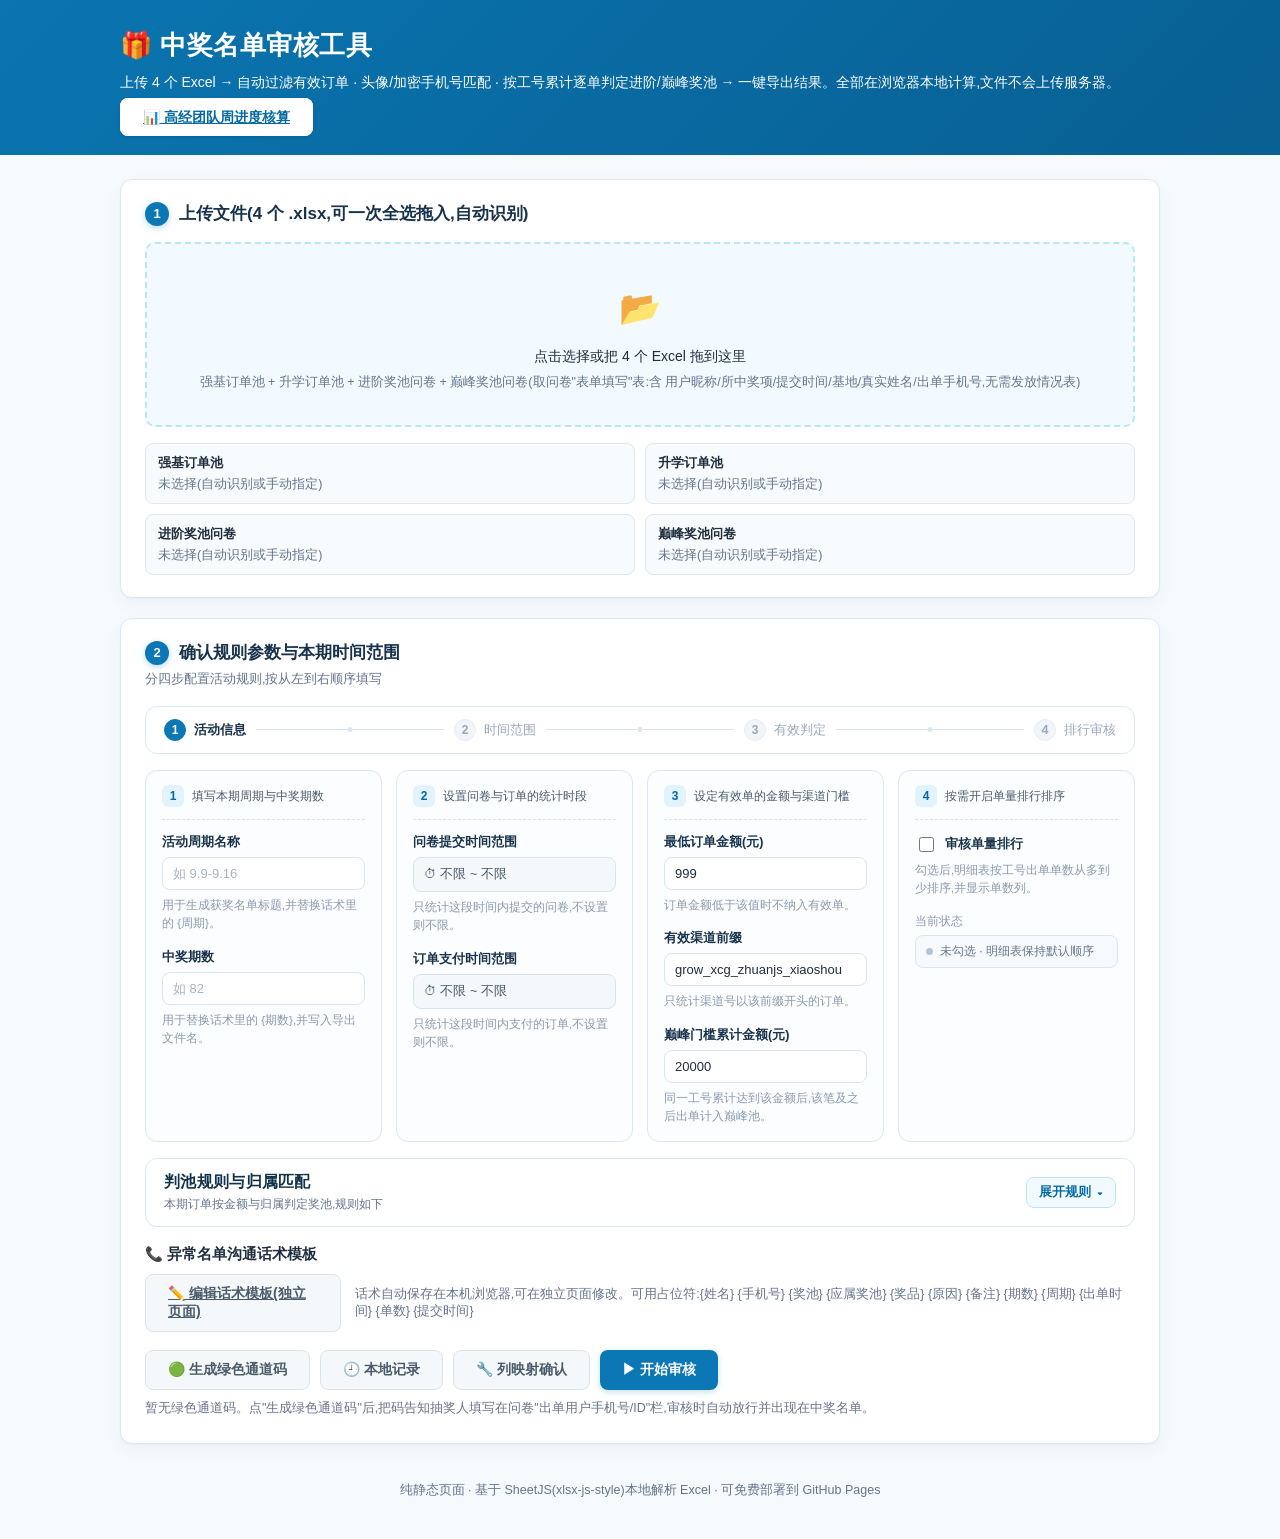
==== commit c15c79bb: "style: 参数区改为四步条与四卡片布局" ====
--- a/index.html
+++ b/index.html
@@ -32,31 +32,75 @@
   <!-- 第 2 步:参数 -->
   <section class="card-panel">
     <h2><span class="step">2</span> 确认规则参数与本期时间范围</h2>
-    <div class="params">
-      <label>活动周期名称(自动用于获奖名单标题与话术{周期})
-        <input id="period" type="text" value="9.9-9.16">
-      </label>
-      <label>中奖期数(用于话术{期数}与导出文件名,如 82)
-        <input id="qishu" type="text" value="82">
-      </label>
-      <label>问卷提交时间范围
-        <button type="button" class="btn plain time-btn" id="btnTimeForm">⏱ 不限 ~ 不限</button>
-      </label>
-      <label>订单支付时间范围
-        <button type="button" class="btn plain time-btn" id="btnTimeOrder">⏱ 不限 ~ 不限</button>
-      </label>
-      <label>有效渠道前缀
-        <input id="prefix" type="text" value="grow_xcg_zhuanjs_xiaoshou">
-      </label>
-      <label>最低订单金额(元)
-        <input id="minAmount" type="number" value="999">
-      </label>
-      <label>巅峰门槛累计金额(元)
-        <input id="threshold" type="number" value="20000">
-      </label>
-      <label>审核单量排行
-        <span class="chk-line"><input id="rankByCount" type="checkbox"> 明细表按工号出单单数从多到少排序(含单数列)</span>
-      </label>
+    <p class="panel-sub">分四步配置活动规则,按从左到右顺序填写</p>
+
+    <div class="stepbar">
+      <div class="sb-step active"><span class="sb-num">1</span><span class="sb-label">活动信息</span></div>
+      <span class="sb-link"></span>
+      <div class="sb-step"><span class="sb-num">2</span><span class="sb-label">时间范围</span></div>
+      <span class="sb-link"></span>
+      <div class="sb-step"><span class="sb-num">3</span><span class="sb-label">有效判定</span></div>
+      <span class="sb-link"></span>
+      <div class="sb-step"><span class="sb-num">4</span><span class="sb-label">排行审核</span></div>
+    </div>
+
+    <div class="param-grid">
+      <section class="param-card">
+        <div class="pc-head"><span class="pc-num">1</span><span class="pc-desc">填写本期周期与中奖期数</span></div>
+        <div class="pc-field">
+          <label class="pc-label" for="period">活动周期名称</label>
+          <input id="period" type="text" placeholder="如 9.9-9.16">
+          <p class="pc-hint">用于生成获奖名单标题,并替换话术里的 {周期}。</p>
+        </div>
+        <div class="pc-field">
+          <label class="pc-label" for="qishu">中奖期数</label>
+          <input id="qishu" type="text" placeholder="如 82">
+          <p class="pc-hint">用于替换话术里的 {期数},并写入导出文件名。</p>
+        </div>
+      </section>
+
+      <section class="param-card">
+        <div class="pc-head"><span class="pc-num">2</span><span class="pc-desc">设置问卷与订单的统计时段</span></div>
+        <div class="pc-field">
+          <span class="pc-label">问卷提交时间范围</span>
+          <button type="button" class="btn plain time-btn" id="btnTimeForm">⏱ 不限 ~ 不限</button>
+          <p class="pc-hint">只统计这段时间内提交的问卷,不设置则不限。</p>
+        </div>
+        <div class="pc-field">
+          <span class="pc-label">订单支付时间范围</span>
+          <button type="button" class="btn plain time-btn" id="btnTimeOrder">⏱ 不限 ~ 不限</button>
+          <p class="pc-hint">只统计这段时间内支付的订单,不设置则不限。</p>
+        </div>
+      </section>
+
+      <section class="param-card">
+        <div class="pc-head"><span class="pc-num">3</span><span class="pc-desc">设定有效单的金额与渠道门槛</span></div>
+        <div class="pc-field">
+          <label class="pc-label" for="minAmount">最低订单金额(元)</label>
+          <input id="minAmount" type="number" value="999">
+          <p class="pc-hint">订单金额低于该值时不纳入有效单。</p>
+        </div>
+        <div class="pc-field">
+          <label class="pc-label" for="prefix">有效渠道前缀</label>
+          <input id="prefix" type="text" value="grow_xcg_zhuanjs_xiaoshou">
+          <p class="pc-hint">只统计渠道号以该前缀开头的订单。</p>
+        </div>
+        <div class="pc-field">
+          <label class="pc-label" for="threshold">巅峰门槛累计金额(元)</label>
+          <input id="threshold" type="number" value="20000">
+          <p class="pc-hint">同一工号累计达到该金额后,该笔及之后出单计入巅峰池。</p>
+        </div>
+      </section>
+
+      <section class="param-card">
+        <div class="pc-head"><span class="pc-num">4</span><span class="pc-desc">按需开启单量排行排序</span></div>
+        <div class="pc-field">
+          <label class="pc-check" for="rankByCount"><input id="rankByCount" type="checkbox"> 审核单量排行</label>
+          <p class="pc-hint">勾选后,明细表按工号出单单数从多到少排序,并显示单数列。</p>
+        </div>
+        <p class="pc-status-label">当前状态</p>
+        <div class="pc-status off" id="rankStatus"><span class="dot"></span>未勾选 · 明细表保持默认顺序</div>
+      </section>
     </div>
     <div class="rules-panel" id="rulesPanel">
       <div class="rules-head">
@@ -345,6 +389,20 @@
     toggle.innerHTML = (open ? '收起规则' : '展开规则') + ' <span class="chev">▾</span>';
   });
 })();
+
+// 审核单量排行的当前状态随勾选同步
+(function () {
+  var cb = document.getElementById('rankByCount');
+  var box = document.getElementById('rankStatus');
+  if (!cb || !box) return;
+  function sync() {
+    var on = cb.checked;
+    box.classList.toggle('off', !on);
+    box.innerHTML = '<span class="dot"></span>' + (on ? '已勾选 · 排行排序已启用' : '未勾选 · 明细表保持默认顺序');
+  }
+  cb.addEventListener('change', sync);
+  sync();
+})();
 </script>
 </body>
 </html>
--- a/assets/style.css
+++ b/assets/style.css
@@ -292,6 +292,66 @@
   max-width: 380px; display: block; justify-content: flex-start;
 }
 .params .time-btn.set { border-color: var(--blue); color: var(--accent); background: var(--sky-50); }
+
+/* 第 2 步:四步参数卡 */
+.panel-sub { margin: -10px 0 18px; font-size: 12.5px; color: var(--muted-ink); }
+.stepbar {
+  display: flex; align-items: center; gap: 10px;
+  border: 1px solid var(--card-border); border-radius: 12px;
+  background: #fff; padding: 12px 18px; margin-bottom: 16px;
+}
+.sb-step { display: flex; align-items: center; gap: 8px; flex: 0 0 auto; }
+.sb-num {
+  width: 22px; height: 22px; border-radius: 50%; font-size: 12px; font-weight: bold;
+  display: inline-flex; align-items: center; justify-content: center;
+  background: #f1f5f9; color: #9aa8b6; border: 1px solid #e6edf4;
+}
+.sb-step.active .sb-num { background: var(--blue); color: #fff; border-color: var(--blue); }
+.sb-label { font-size: 13px; font-weight: bold; color: #17324a; }
+.sb-step:not(.active) .sb-label { font-weight: normal; color: #9aa8b6; }
+.sb-link { flex: 1 1 auto; height: 1px; background: var(--line); position: relative; min-width: 18px; }
+.sb-link::after {
+  content: ''; position: absolute; left: 50%; top: -2px; width: 5px; height: 5px;
+  border-radius: 50%; background: #dbe7f0; transform: translateX(-50%);
+}
+.param-grid { display: grid; grid-template-columns: repeat(4, minmax(0, 1fr)); gap: 14px; margin-bottom: 16px; }
+.param-card {
+  border: 1px solid var(--card-border); border-radius: 12px;
+  background: #fbfdff; padding: 14px 16px 16px; display: flex; flex-direction: column;
+}
+.pc-head { display: flex; align-items: center; gap: 8px; padding-bottom: 12px; border-bottom: 1px dashed var(--line); margin-bottom: 14px; }
+.pc-num {
+  flex: 0 0 22px; width: 22px; height: 22px; border-radius: 6px;
+  background: var(--sky-100); color: var(--accent); font-size: 12px; font-weight: bold;
+  display: inline-flex; align-items: center; justify-content: center;
+}
+.pc-desc { font-size: 12px; line-height: 1.5; color: #4a5a6a; }
+.pc-field { display: flex; flex-direction: column; gap: 6px; }
+.pc-field + .pc-field { margin-top: 16px; }
+.pc-label { font-size: 12.5px; font-weight: bold; color: #17324a; }
+.pc-hint { margin: 0; font-size: 11.5px; line-height: 1.6; color: #8b9aab; }
+.pc-field input {
+  width: 100%; padding: 8px 10px; font-size: 13px; color: var(--ink);
+  border: 1px solid var(--line); border-radius: 8px; background: #fff; transition: .15s;
+}
+.pc-field input::placeholder { color: #a7b4c2; }
+.pc-field input:focus { outline: none; border-color: var(--blue); box-shadow: 0 0 0 3px rgba(11,119,181,.13); }
+.param-card .time-btn {
+  width: 100%; max-width: none; display: block; text-align: left;
+  padding: 8px 10px; font-size: 12.5px; font-weight: normal;
+}
+.param-card .time-btn.set { border-color: var(--blue); color: var(--accent); background: var(--sky-50); }
+.pc-check { display: flex; align-items: center; gap: 8px; font-size: 12.5px; font-weight: bold; color: #17324a; }
+.pc-check input { width: 15px; height: 15px; accent-color: var(--blue); }
+.pc-status-label { margin: 16px 0 6px; font-size: 11.5px; color: #8b9aab; }
+.pc-status {
+  display: flex; align-items: center; gap: 7px;
+  border: 1px solid var(--sky-200); background: var(--sky-50); border-radius: 8px;
+  padding: 7px 10px; font-size: 12px; color: var(--accent);
+}
+.pc-status .dot { flex: 0 0 7px; width: 7px; height: 7px; border-radius: 50%; background: var(--accent); }
+.pc-status.off { border-color: var(--line); background: #f7fafc; color: var(--muted-ink); }
+.pc-status.off .dot { background: #b6c4d2; }
 .btn-min { padding: 2px 8px; font-size: 12px; border-radius: 6px; }
 .grid td.ops { white-space: nowrap; }
 
@@ -426,3 +486,12 @@
   .slots { grid-template-columns: 1fr; }
   .winner-table { width: 100%; }
 }
+
+@media (max-width: 1100px) {
+  .param-grid { grid-template-columns: repeat(2, minmax(0, 1fr)); }
+}
+@media (max-width: 720px) {
+  .param-grid { grid-template-columns: 1fr; }
+  .stepbar { flex-wrap: wrap; gap: 8px 10px; }
+  .sb-link { display: none; }
+}
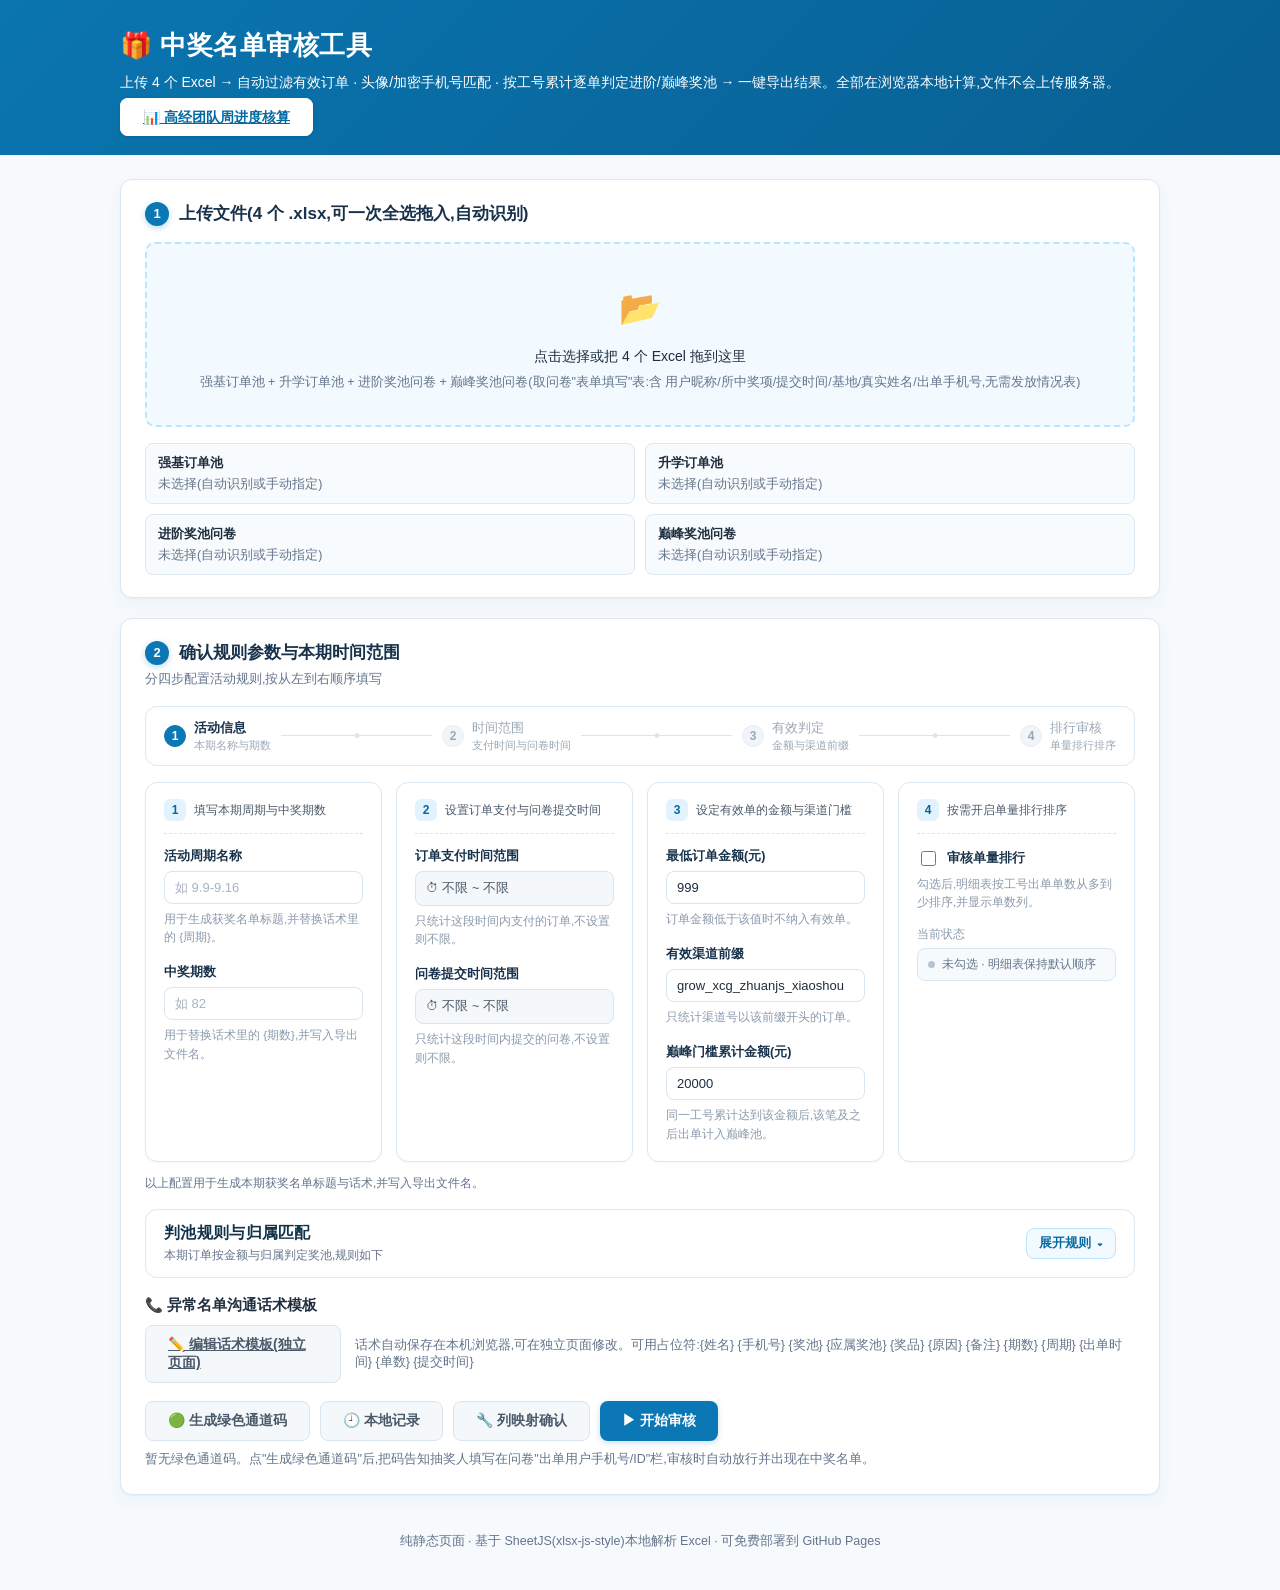
==== commit 5e183bea: "style: 参数区对齐图2（步骤条说明、白底卡片、底部用途说明）" ====
--- a/index.html
+++ b/index.html
@@ -35,13 +35,13 @@
     <p class="panel-sub">分四步配置活动规则,按从左到右顺序填写</p>
 
     <div class="stepbar">
-      <div class="sb-step active"><span class="sb-num">1</span><span class="sb-label">活动信息</span></div>
+      <div class="sb-step active"><span class="sb-num">1</span><div class="sb-text"><span class="sb-label">活动信息</span><span class="sb-sub">本期名称与期数</span></div></div>
       <span class="sb-link"></span>
-      <div class="sb-step"><span class="sb-num">2</span><span class="sb-label">时间范围</span></div>
+      <div class="sb-step"><span class="sb-num">2</span><div class="sb-text"><span class="sb-label">时间范围</span><span class="sb-sub">支付时间与问卷时间</span></div></div>
       <span class="sb-link"></span>
-      <div class="sb-step"><span class="sb-num">3</span><span class="sb-label">有效判定</span></div>
+      <div class="sb-step"><span class="sb-num">3</span><div class="sb-text"><span class="sb-label">有效判定</span><span class="sb-sub">金额与渠道前缀</span></div></div>
       <span class="sb-link"></span>
-      <div class="sb-step"><span class="sb-num">4</span><span class="sb-label">排行审核</span></div>
+      <div class="sb-step"><span class="sb-num">4</span><div class="sb-text"><span class="sb-label">排行审核</span><span class="sb-sub">单量排行排序</span></div></div>
     </div>
 
     <div class="param-grid">
@@ -60,17 +60,17 @@
       </section>
 
       <section class="param-card">
-        <div class="pc-head"><span class="pc-num">2</span><span class="pc-desc">设置问卷与订单的统计时段</span></div>
+        <div class="pc-head"><span class="pc-num">2</span><span class="pc-desc">设置订单支付与问卷提交时间</span></div>
+        <div class="pc-field">
+          <span class="pc-label">订单支付时间范围</span>
+          <button type="button" class="btn plain time-btn" id="btnTimeOrder">⏱ 不限 ~ 不限</button>
+          <p class="pc-hint">只统计这段时间内支付的订单,不设置则不限。</p>
+        </div>
         <div class="pc-field">
           <span class="pc-label">问卷提交时间范围</span>
           <button type="button" class="btn plain time-btn" id="btnTimeForm">⏱ 不限 ~ 不限</button>
           <p class="pc-hint">只统计这段时间内提交的问卷,不设置则不限。</p>
         </div>
-        <div class="pc-field">
-          <span class="pc-label">订单支付时间范围</span>
-          <button type="button" class="btn plain time-btn" id="btnTimeOrder">⏱ 不限 ~ 不限</button>
-          <p class="pc-hint">只统计这段时间内支付的订单,不设置则不限。</p>
-        </div>
       </section>
 
       <section class="param-card">
@@ -102,6 +102,7 @@
         <div class="pc-status off" id="rankStatus"><span class="dot"></span>未勾选 · 明细表保持默认顺序</div>
       </section>
     </div>
+    <p class="param-foot muted">以上配置用于生成本期获奖名单标题与话术,并写入导出文件名。</p>
     <div class="rules-panel" id="rulesPanel">
       <div class="rules-head">
         <div class="rules-heading">
--- a/assets/style.css
+++ b/assets/style.css
@@ -301,6 +301,8 @@
   background: #fff; padding: 12px 18px; margin-bottom: 16px;
 }
 .sb-step { display: flex; align-items: center; gap: 8px; flex: 0 0 auto; }
+.sb-text { display: flex; flex-direction: column; gap: 2px; }
+.sb-sub { font-size: 11px; line-height: 1.25; color: #9aa8b6; }
 .sb-num {
   width: 22px; height: 22px; border-radius: 50%; font-size: 12px; font-weight: bold;
   display: inline-flex; align-items: center; justify-content: center;
@@ -316,8 +318,9 @@
 }
 .param-grid { display: grid; grid-template-columns: repeat(4, minmax(0, 1fr)); gap: 14px; margin-bottom: 16px; }
 .param-card {
-  border: 1px solid var(--card-border); border-radius: 12px;
-  background: #fbfdff; padding: 14px 16px 16px; display: flex; flex-direction: column;
+  border: 1px solid var(--card-border); border-radius: 12px; background: #fff;
+  padding: 16px 18px 18px; display: flex; flex-direction: column;
+  box-shadow: 0 1px 2px rgba(16,58,86,.04);
 }
 .pc-head { display: flex; align-items: center; gap: 8px; padding-bottom: 12px; border-bottom: 1px dashed var(--line); margin-bottom: 14px; }
 .pc-num {
@@ -327,7 +330,7 @@
 }
 .pc-desc { font-size: 12px; line-height: 1.5; color: #4a5a6a; }
 .pc-field { display: flex; flex-direction: column; gap: 6px; }
-.pc-field + .pc-field { margin-top: 16px; }
+.pc-field + .pc-field { margin-top: 18px; }
 .pc-label { font-size: 12.5px; font-weight: bold; color: #17324a; }
 .pc-hint { margin: 0; font-size: 11.5px; line-height: 1.6; color: #8b9aab; }
 .pc-field input {
@@ -352,6 +355,7 @@
 .pc-status .dot { flex: 0 0 7px; width: 7px; height: 7px; border-radius: 50%; background: var(--accent); }
 .pc-status.off { border-color: var(--line); background: #f7fafc; color: var(--muted-ink); }
 .pc-status.off .dot { background: #b6c4d2; }
+.param-foot { margin: -4px 0 16px; font-size: 12px; line-height: 1.6; }
 .btn-min { padding: 2px 8px; font-size: 12px; border-radius: 6px; }
 .grid td.ops { white-space: nowrap; }
 
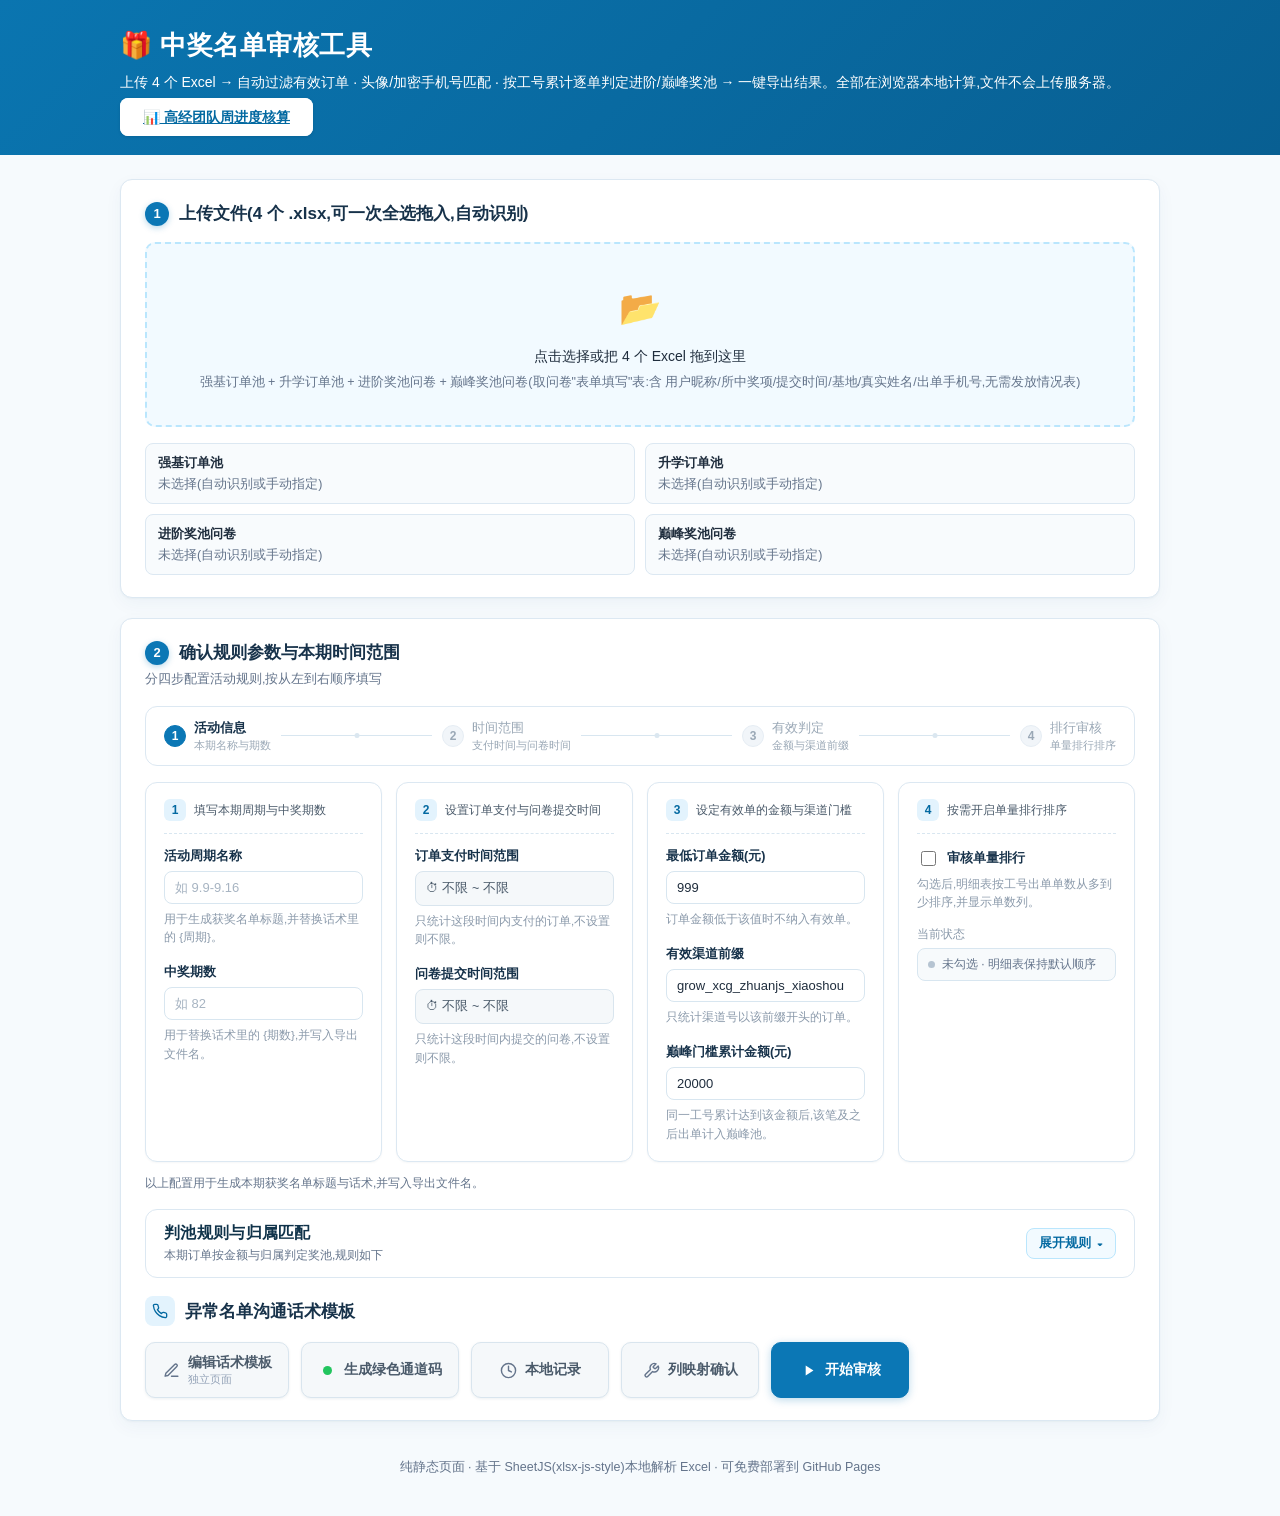
==== commit da91c589: "style: 话术区操作按钮改为卡片工具栏，绿色通道码规则改为悬停提示" ====
--- a/index.html
+++ b/index.html
@@ -170,19 +170,29 @@
       </div>
     </div>
 
-    <h3 class="tpl-title">📞 异常名单沟通话术模板</h3>
-    <div class="tpl-actions">
-      <a class="btn plain" href="templates.html">✏️ 编辑话术模板(独立页面)</a>
-      <span class="muted">话术自动保存在本机浏览器,可在独立页面修改。可用占位符:{姓名} {手机号} {奖池} {应属奖池} {奖品} {原因} {备注} {期数} {周期} {出单时间} {单数} {提交时间}</span>
-    </div>
-
-    <div class="run-row">
-      <button id="btnGenGreen" class="btn plain">🟢 生成绿色通道码</button>
-      <button id="btnHistory" class="btn plain">🕘 本地记录</button>
-      <button id="btnColMap" class="btn plain">🔧 列映射确认</button>
-      <button id="btnRun" class="btn primary">▶ 开始审核</button>
-    </div>
-    <div id="greenCodesBox" class="green-codes"></div>
+    <h3 class="tpl-title"><span class="title-ico"><svg viewBox="0 0 24 24" fill="none" stroke="currentColor" stroke-width="2" stroke-linecap="round" stroke-linejoin="round"><path d="M22 16.92v3a2 2 0 0 1-2.18 2 19.79 19.79 0 0 1-8.63-3.07 19.5 19.5 0 0 1-6-6 19.79 19.79 0 0 1-3.07-8.67A2 2 0 0 1 4.11 2h3a2 2 0 0 1 2 1.72c.13.96.36 1.9.7 2.81a2 2 0 0 1-.45 2.11L8.09 9.91a16 16 0 0 0 6 6l1.27-1.27a2 2 0 0 1 2.11-.45c.91.34 1.85.57 2.81.7A2 2 0 0 1 22 16.92z"/></svg></span>异常名单沟通话术模板</h3>
+
+    <div class="run-row tool-row">
+      <a class="btn plain tool-btn" href="templates.html">
+        <span class="tb-ico"><svg viewBox="0 0 24 24" fill="none" stroke="currentColor" stroke-width="2" stroke-linecap="round" stroke-linejoin="round"><path d="M12 20h9"/><path d="M16.5 3.5a2.12 2.12 0 0 1 3 3L7 19l-4 1 1-4L16.5 3.5z"/></svg></span>
+        <span class="tb-text">编辑话术模板<small>独立页面</small></span>
+      </a>
+      <span class="tb-pop">
+        <button id="btnGenGreen" class="btn plain tool-btn">
+          <span class="tb-ico"><span class="tb-dot"></span></span>生成绿色通道码
+        </button>
+        <div id="greenCodesBox" class="green-codes"></div>
+      </span>
+      <button id="btnHistory" class="btn plain tool-btn">
+        <span class="tb-ico"><svg viewBox="0 0 24 24" fill="none" stroke="currentColor" stroke-width="2" stroke-linecap="round" stroke-linejoin="round"><circle cx="12" cy="12" r="10"/><polyline points="12 6 12 12 16 14"/></svg></span>本地记录
+      </button>
+      <button id="btnColMap" class="btn plain tool-btn">
+        <span class="tb-ico"><svg viewBox="0 0 24 24" fill="none" stroke="currentColor" stroke-width="2" stroke-linecap="round" stroke-linejoin="round"><path d="M14.7 6.3a1 1 0 0 0 0 1.4l1.6 1.6a1 1 0 0 0 1.4 0l3.77-3.77a6 6 0 0 1-7.94 7.94l-6.91 6.91a2.12 2.12 0 0 1-3-3l6.91-6.91a6 6 0 0 1 7.94-7.94l-3.76 3.76z"/></svg></span>列映射确认
+      </button>
+      <button id="btnRun" class="btn primary tool-btn">
+        <span class="tb-ico"><svg viewBox="0 0 24 24" fill="currentColor"><path d="M8 5v14l11-7z"/></svg></span>开始审核
+      </button>
+    </div>
     <div id="log" class="log"></div>
   </section>
 
@@ -404,6 +414,72 @@
   cb.addEventListener('change', sync);
   sync();
 })();
+
+// 参数自动保存:填过即存本机,刷新/重开自动恢复;步骤条蓝色跟随当前操作的卡片
+(function () {
+  var KEY = 'raffle_param_inputs_v1';
+  var FIELDS = ['period','qishu','prefix','minAmount','threshold','formStart','formEnd','orderStart','orderEnd'];
+  var inputIds = {};
+  FIELDS.forEach(function (id) { inputIds[id] = document.getElementById(id); });
+  var rankCb = document.getElementById('rankByCount');
+  var fBtn = document.getElementById('btnTimeForm');
+  var oBtn = document.getElementById('btnTimeOrder');
+
+  function fmtT(v) { return v ? v.replace('T', ' ') : '不限'; }
+  function refreshTimeBtn(btn, a, b) {
+    btn.textContent = '⏱ ' + fmtT(a.value) + ' ~ ' + fmtT(b.value);
+    btn.classList.toggle('set', !!(a.value || b.value));
+  }
+
+  // ---- 恢复(脚本位于 body 末尾,元素均已就绪;早于 app.js 的 DOMContentLoaded 绑定) ----
+  try {
+    var saved = JSON.parse(localStorage.getItem(KEY) || 'null');
+    if (saved) {
+      FIELDS.forEach(function (id) {
+        if (saved[id] != null && inputIds[id]) inputIds[id].value = saved[id];
+      });
+      if (rankCb && saved.rankByCount != null && rankCb.checked !== !!saved.rankByCount) {
+        rankCb.checked = !!saved.rankByCount;
+        rankCb.dispatchEvent(new Event('change'));
+      }
+      refreshTimeBtn(fBtn, inputIds.formStart, inputIds.formEnd);
+      refreshTimeBtn(oBtn, inputIds.orderStart, inputIds.orderEnd);
+    }
+  } catch (e) {}
+
+  // ---- 填过即自动保存 ----
+  var timer = null;
+  function save() {
+    clearTimeout(timer);
+    timer = setTimeout(function () {
+      var data = { v: 1 };
+      FIELDS.forEach(function (id) { data[id] = inputIds[id] ? inputIds[id].value : ''; });
+      data.rankByCount = rankCb ? rankCb.checked : false;
+      try { localStorage.setItem(KEY, JSON.stringify(data)); } catch (e) {}
+    }, 150);
+  }
+  FIELDS.forEach(function (id) {
+    if (!inputIds[id]) return;
+    inputIds[id].addEventListener('input', save);
+    inputIds[id].addEventListener('change', save);
+  });
+  if (rankCb) rankCb.addEventListener('change', save);
+  // 时间弹窗保存/清除时(app.js 会改隐藏输入框)也同步存
+  ['timeFormSave','timeFormClear','timeOrderSave','timeOrderClear'].forEach(function (bid) {
+    var b = document.getElementById(bid);
+    if (b) b.addEventListener('click', function () { setTimeout(save, 0); });
+  });
+
+  // ---- 步骤条:当前正在操作哪张卡,对应序号变蓝;已填/未填均灰色 ----
+  var sbSteps = document.querySelectorAll('.stepbar .sb-step');
+  var cards = document.querySelectorAll('.param-card');
+  function setCurrent(i) {
+    sbSteps.forEach(function (s, j) { s.classList.toggle('active', j === i); });
+  }
+  cards.forEach(function (card, i) {
+    card.addEventListener('focusin', function () { setCurrent(i); });
+  });
+})();
 </script>
 </body>
 </html>
--- a/assets/style.css
+++ b/assets/style.css
@@ -165,7 +165,13 @@
 }
 
 /* 异常话术模板 */
-.tpl-title { font-size: 14.5px; margin: 18px 0 10px; }
+.tpl-title { display: flex; align-items: center; gap: 10px; font-size: 17px; margin: 18px 0 14px; color: #17324a; }
+.title-ico {
+  flex: 0 0 30px; width: 30px; height: 30px; border-radius: 8px;
+  background: var(--sky-100); color: var(--accent);
+  display: inline-flex; align-items: center; justify-content: center;
+}
+.title-ico svg { width: 16px; height: 16px; }
 .tpl-list { display: flex; flex-direction: column; gap: 8px; margin-bottom: 10px; }
 .tpl-row { display: flex; align-items: flex-start; gap: 10px; }
 .tpl-row .tpl-name {
@@ -419,6 +425,57 @@
 
 /* 绿色通道与可编辑单元格 */
 .run-row { display: flex; gap: 10px; flex-wrap: wrap; margin-top: 16px; }
+
+/* 操作工具栏(编辑话术 / 绿色通道 / 本地记录 / 列映射 / 开始审核) */
+.tool-row { gap: 12px; align-items: stretch; }
+.tool-btn {
+  display: inline-flex; align-items: center; justify-content: center; gap: 8px;
+  min-width: 138px; padding: 11px 16px;
+  background: #fff; border: 1px solid #e7eef5; border-radius: 10px;
+  box-shadow: 0 1px 3px rgba(16,58,86,.08);
+  font-size: 13.5px; color: #334155; text-decoration: none;
+}
+.tool-btn:hover { background: var(--sky-50); border-color: var(--sky-200); color: var(--accent); transform: translateY(-1px); box-shadow: 0 3px 8px rgba(11,119,181,.12); }
+.tool-btn .tb-ico { display: inline-flex; align-items: center; justify-content: center; width: 18px; height: 18px; color: #64748b; flex: 0 0 18px; }
+.tool-btn .tb-ico svg { width: 17px; height: 17px; }
+.tool-btn:hover .tb-ico { color: var(--accent); }
+.tb-dot { width: 9px; height: 9px; border-radius: 50%; background: #22c55e; display: inline-block; }
+.tb-text { display: inline-flex; flex-direction: column; align-items: flex-start; line-height: 1.3; }
+.tb-text small { font-size: 11px; font-weight: normal; color: #94a3b8; }
+.tool-btn.primary { background: var(--blue); border-color: var(--blue); color: #fff; box-shadow: 0 2px 8px rgba(11,119,181,.28); }
+.tool-btn.primary:hover { background: var(--blue-hover); border-color: var(--blue-hover); color: #fff; box-shadow: 0 4px 12px rgba(11,119,181,.36); }
+.tool-btn.primary .tb-ico { color: #fff; }
+.tb-pop { position: relative; display: inline-flex; }
+.tb-pop #greenCodesBox {
+  position: absolute; top: 100%; left: 0; z-index: 40; width: 300px; margin: 0;
+  padding-top: 10px;
+  opacity: 0; visibility: hidden; transform: translateY(-4px);
+  transition: opacity .15s, transform .15s, visibility .15s;
+}
+/* 悬停按钮时浮现规则气泡;有码时列表常显 */
+.tb-pop:hover #greenCodesBox:not(.has-codes),
+.tb-pop #greenCodesBox.has-codes {
+  opacity: 1; visibility: visible; transform: translateY(0);
+}
+.tb-pop #greenCodesBox.has-codes {
+  width: auto; min-width: 380px; max-width: 640px;
+  background: #f8fcff; border: 1px solid var(--card-border); border-radius: 10px; padding: 10px 12px;
+  box-shadow: 0 8px 24px rgba(15,35,55,.14);
+}
+/* 深色提示气泡(暂无绿色通道码) */
+.gc-tip {
+  position: relative;
+  background: #1f2c3d; color: #dbe6f0;
+  border-radius: 10px; padding: 12px 14px;
+  font-size: 12.5px; line-height: 1.75; text-align: center;
+  box-shadow: 0 8px 24px rgba(15,35,55,.28);
+}
+.gc-tip::before {
+  content: ''; position: absolute; top: 4px; left: 36px;
+  border: 6px solid transparent; border-bottom-color: #1f2c3d; border-top: 0;
+  transform: translateY(-100%);
+}
+.gc-tip b { color: #7cc4ff; font-weight: bold; }
 .green-codes { margin: 10px 0 4px; }
 .gc-list { display: flex; flex-wrap: wrap; gap: 8px; align-items: center; margin: 8px 0; }
 .gc-chip {
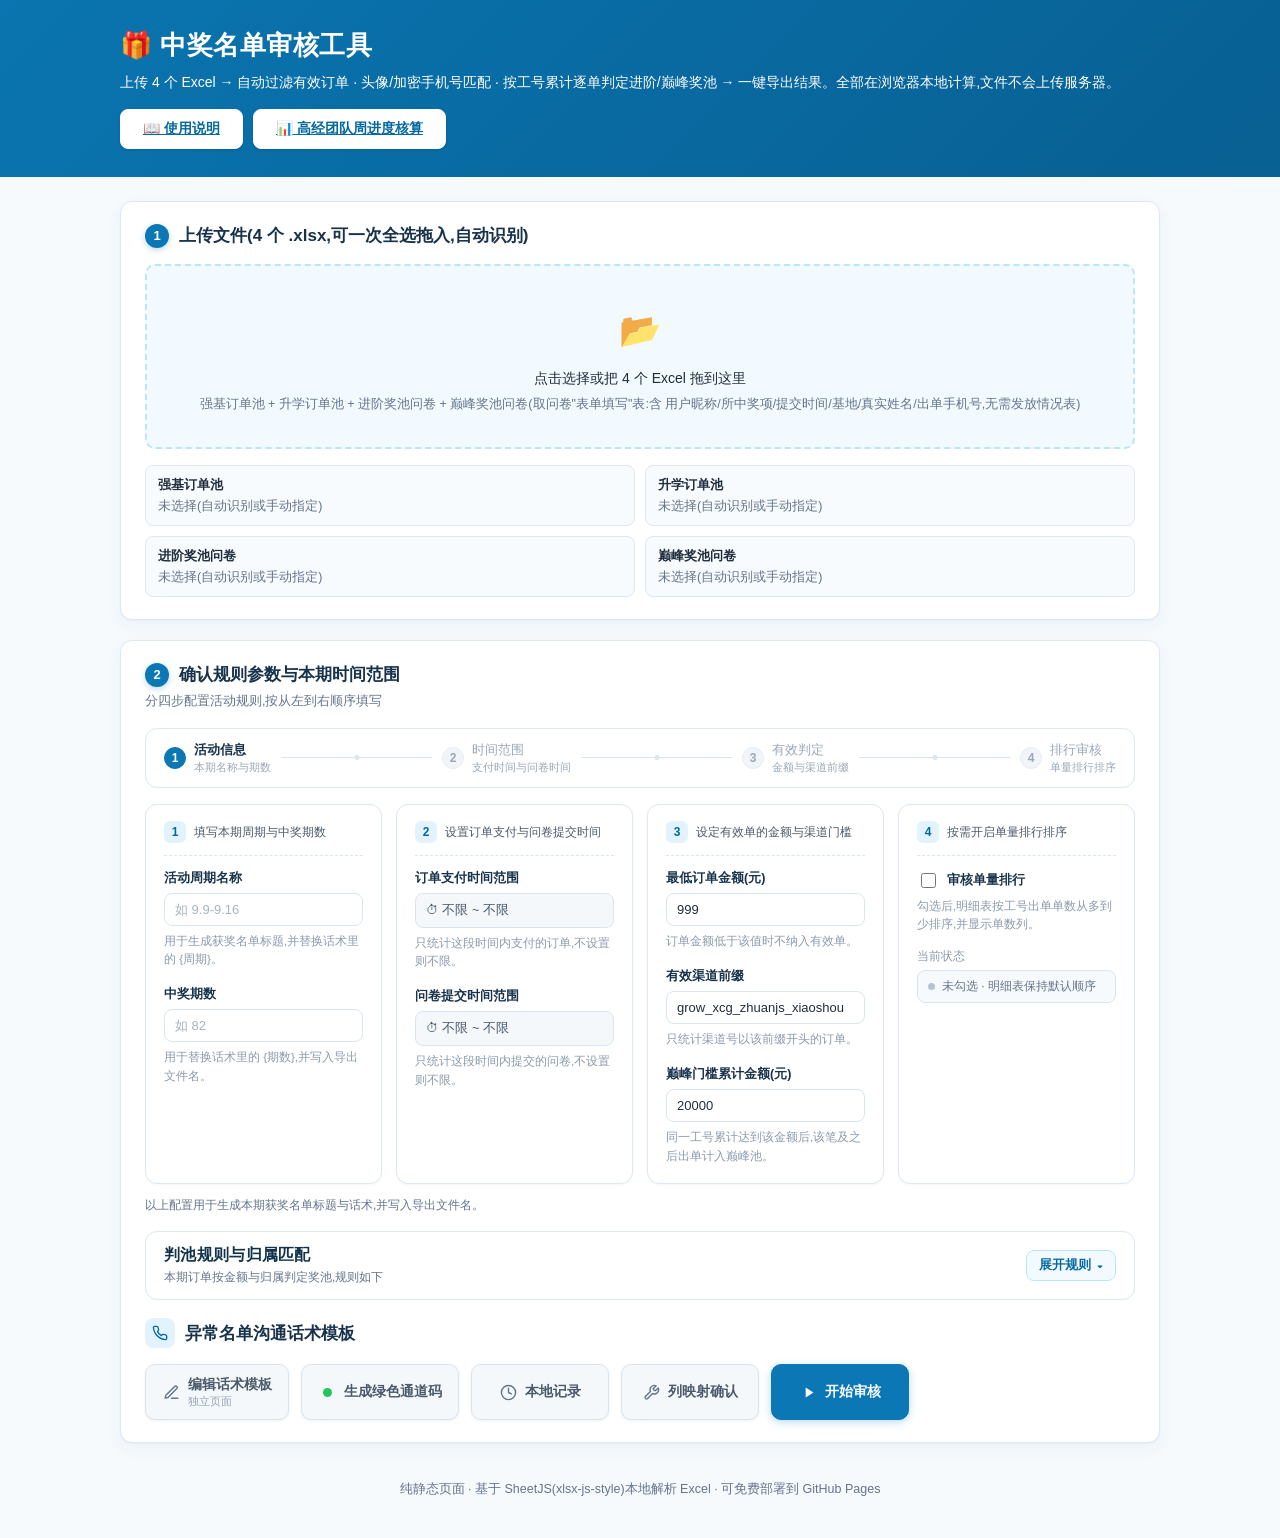
==== commit 6483fce4: "docs: 新增图文使用说明页面并在主页顶栏加入口 - 新增 使用说明.html 与 使用说明-img/ 19 张界面截图，覆盖上传、参数、审核、导出、模板、团队进度全流程 - index.html " ====
--- a/index.html
+++ b/index.html
@@ -11,7 +11,10 @@
   <div class="wrap">
     <h1>🎁 中奖名单审核工具</h1>
     <p class="sub">上传 4 个 Excel → 自动过滤有效订单 · 头像/加密手机号匹配 · 按工号累计逐单判定进阶/巅峰奖池 → 一键导出结果。全部在浏览器本地计算,文件不会上传服务器。</p>
-    <div class="top-goto"><a class="btn plain" href="team-progress.html">📊 高经团队周进度核算</a></div>
+    <div class="top-goto" style="display:flex;gap:10px;flex-wrap:wrap">
+      <a class="btn plain" href="使用说明.html">📖 使用说明</a>
+      <a class="btn plain" href="team-progress.html">📊 高经团队周进度核算</a>
+    </div>
   </div>
 </header>
 
